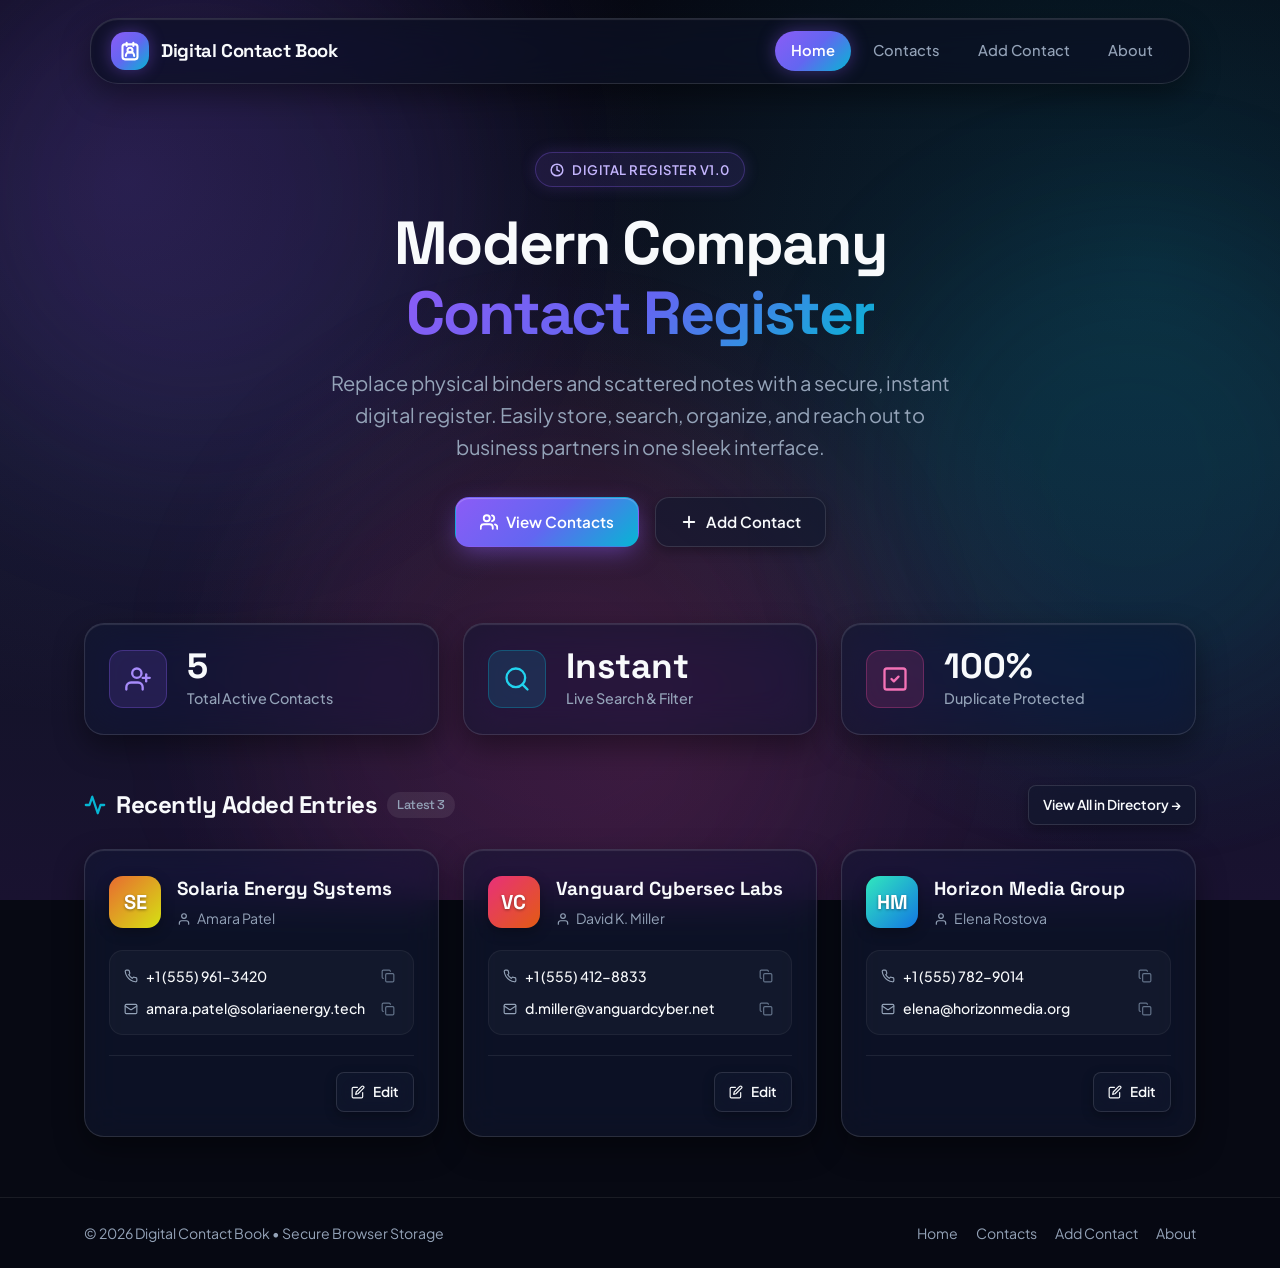
==== index.html @ 1ab27706 "Add files via upload" ====
<!DOCTYPE html>
<html lang="en">
<head>
  <meta charset="UTF-8">
  <meta name="viewport" content="width=device-width, initial-scale=1.0">
  <title>Digital Contact Book | Modern Corporate Register</title>
  <meta name="description" content="Replace your company's physical contact register with an aesthetic, modern digital contact book.">
  <link rel="stylesheet" href="css/style.css">
</head>
<body>

  <!-- Ambient Shifting Glow Mesh -->
  <div class="ambient-glow" aria-hidden="true">
    <div class="glow-orb glow-1"></div>
    <div class="glow-orb glow-2"></div>
    <div class="glow-orb glow-3"></div>
  </div>

  <!-- Sticky Glass Navigation Bar -->
  <div class="navbar-wrapper">
    <nav class="navbar" aria-label="Main Navigation">
      <a href="index.html" class="nav-brand">
        <div class="brand-icon">
          <svg width="20" height="20" viewBox="0 0 24 24" fill="none" stroke="currentColor" stroke-width="2.5" stroke-linecap="round" stroke-linejoin="round">
            <path d="M16 2v4"></path>
            <path d="M8 2v4"></path>
            <rect width="18" height="18" x="3" y="4" rx="3"></rect>
            <circle cx="12" cy="11" r="3"></circle>
            <path d="M7 18a5 5 0 0 1 10 0"></path>
          </svg>
        </div>
        <span>Digital Contact Book</span>
      </a>

      <ul class="nav-links">
        <li><a href="index.html" class="nav-link active">Home</a></li>
        <li><a href="pages/contacts.html" class="nav-link">Contacts</a></li>
        <li><a href="pages/add-contact.html" class="nav-link">Add Contact</a></li>
        <li><a href="pages/about.html" class="nav-link">About</a></li>
      </ul>

      <button type="button" class="mobile-toggle" id="mobile-toggle" aria-label="Toggle Navigation Menu">
        <svg width="22" height="22" viewBox="0 0 24 24" fill="none" stroke="currentColor" stroke-width="2" stroke-linecap="round" stroke-linejoin="round">
          <line x1="4" y1="6" x2="20" y2="6"></line>
          <line x1="4" y1="12" x2="20" y2="12"></line>
          <line x1="4" y1="18" x2="20" y2="18"></line>
        </svg>
      </button>
    </nav>
  </div>

  <!-- Mobile Dropdown Navigation -->
  <div class="mobile-menu" id="mobile-menu">
    <a href="index.html" class="nav-link active">Home</a>
    <a href="pages/contacts.html" class="nav-link">Contacts</a>
    <a href="pages/add-contact.html" class="nav-link">Add Contact</a>
    <a href="pages/about.html" class="nav-link">About</a>
  </div>

  <!-- Main Content -->
  <main class="main-content">
    <div class="container">

      <!-- Hero Section -->
      <section class="hero-section fade-in">
        <div class="hero-pill">
          <svg width="14" height="14" viewBox="0 0 24 24" fill="none" stroke="currentColor" stroke-width="2.5" stroke-linecap="round" stroke-linejoin="round">
            <circle cx="12" cy="12" r="10"></circle>
            <polyline points="12 6 12 12 16 14"></polyline>
          </svg>
          Digital Register v1.0
        </div>
        <h1 class="hero-title">
          Modern Company <br><span class="gradient-text">Contact Register</span>
        </h1>
        <p class="hero-subtitle">
          Replace physical binders and scattered notes with a secure, instant digital register. Easily store, search, organize, and reach out to business partners in one sleek interface.
        </p>
        <div class="hero-actions">
          <a href="pages/contacts.html" class="btn btn-primary">
            <svg width="18" height="18" viewBox="0 0 24 24" fill="none" stroke="currentColor" stroke-width="2.5" stroke-linecap="round" stroke-linejoin="round">
              <path d="M17 21v-2a4 4 0 0 0-4-4H5a4 4 0 0 0-4 4v2"></path>
              <circle cx="9" cy="7" r="4"></circle>
              <path d="M23 21v-2a4 4 0 0 0-3-3.87"></path>
              <path d="M16 3.13a4 4 0 0 1 0 7.75"></path>
            </svg>
            View Contacts
          </a>
          <a href="pages/add-contact.html" class="btn btn-glass">
            <svg width="18" height="18" viewBox="0 0 24 24" fill="none" stroke="currentColor" stroke-width="2.5" stroke-linecap="round" stroke-linejoin="round">
              <line x1="12" y1="5" x2="12" y2="19"></line>
              <line x1="5" y1="12" x2="19" y2="12"></line>
            </svg>
            Add Contact
          </a>
        </div>
      </section>

      <!-- Dashboard Highlights & Total Count -->
      <section class="stats-grid" aria-label="Register Statistics">
        <div class="glass-panel glass-panel-hover stat-card">
          <div class="stat-icon">
            <svg width="28" height="28" viewBox="0 0 24 24" fill="none" stroke="currentColor" stroke-width="2" stroke-linecap="round" stroke-linejoin="round">
              <path d="M16 21v-2a4 4 0 0 0-4-4H6a4 4 0 0 0-4 4v2"></path>
              <circle cx="11" cy="7" r="4"></circle>
              <line x1="19" y1="8" x2="19" y2="14"></line>
              <line x1="22" y1="11" x2="16" y2="11"></line>
            </svg>
          </div>
          <div class="stat-meta">
            <span class="stat-val" id="total-contacts-count">0</span>
            <span class="stat-desc">Total Active Contacts</span>
          </div>
        </div>

        <div class="glass-panel glass-panel-hover stat-card">
          <div class="stat-icon cyan">
            <svg width="28" height="28" viewBox="0 0 24 24" fill="none" stroke="currentColor" stroke-width="2" stroke-linecap="round" stroke-linejoin="round">
              <circle cx="11" cy="11" r="8"></circle>
              <line x1="21" y1="21" x2="16.65" y2="16.65"></line>
            </svg>
          </div>
          <div class="stat-meta">
            <span class="stat-val">Instant</span>
            <span class="stat-desc">Live Search & Filter</span>
          </div>
        </div>

        <div class="glass-panel glass-panel-hover stat-card">
          <div class="stat-icon pink">
            <svg width="28" height="28" viewBox="0 0 24 24" fill="none" stroke="currentColor" stroke-width="2" stroke-linecap="round" stroke-linejoin="round">
              <rect width="18" height="18" x="3" y="3" rx="2"></rect>
              <path d="m9 12 2 2 4-4"></path>
            </svg>
          </div>
          <div class="stat-meta">
            <span class="stat-val">100%</span>
            <span class="stat-desc">Duplicate Protected</span>
          </div>
        </div>
      </section>

      <!-- Recent Contacts Section -->
      <section style="margin-top: 40px;">
        <div class="section-header">
          <h2 class="section-title">
            <svg width="22" height="22" viewBox="0 0 24 24" fill="none" stroke="currentColor" stroke-width="2.5" stroke-linecap="round" stroke-linejoin="round" style="color: var(--accent-cyan);">
              <polyline points="22 12 18 12 15 21 9 3 6 12 2 12"></polyline>
            </svg>
            Recently Added Entries
            <span class="section-badge">Latest 3</span>
          </h2>
          <a href="pages/contacts.html" class="btn btn-sm btn-glass">
            View All in Directory &rarr;
          </a>
        </div>

        <!-- Dynamic Grid of 3 Most Recent Contacts -->
        <div class="cards-grid" id="recent-contacts-list">
          <!-- Injected via inline script -->
        </div>
      </section>

    </div>
  </main>

  <!-- Sticky / Bottom Footer -->
  <footer class="site-footer">
    <div class="container footer-inner">
      <div>&copy; 2026 Digital Contact Book &bull; Secure Browser Storage</div>
      <div class="footer-nav">
        <a href="index.html">Home</a>
        <a href="pages/contacts.html">Contacts</a>
        <a href="pages/add-contact.html">Add Contact</a>
        <a href="pages/about.html">About</a>
      </div>
    </div>
  </footer>

  <!-- Toast Notification Stack -->
  <div class="toast-stack" id="toast-stack"></div>

  <!-- Small Inline Script for Data Handling & Interactivity -->
  <script>
    // Storage Database Key
    const DB_KEY = 'contact_register_db';

    // 5 Realistic Sample Contacts
    const DEFAULT_CONTACTS = [
      {
        id: 'c1',
        companyName: 'Nexus Cloud Technologies',
        managerName: 'Sophia Chen',
        phone: '+1 (555) 234-5678',
        email: 'sophia.chen@nexuscloud.io',
        dateAdded: '2026-10-15T09:30:00.000Z'
      },
      {
        id: 'c2',
        companyName: 'Apex Innovations Corp',
        managerName: 'Marcus Vance',
        phone: '+1 (555) 389-1240',
        email: 'm.vance@apexinnovate.com',
        dateAdded: '2026-10-18T14:15:00.000Z'
      },
      {
        id: 'c3',
        companyName: 'Horizon Media Group',
        managerName: 'Elena Rostova',
        phone: '+1 (555) 782-9014',
        email: 'elena@horizonmedia.org',
        dateAdded: '2026-10-22T11:45:00.000Z'
      },
      {
        id: 'c4',
        companyName: 'Vanguard Cybersec Labs',
        managerName: 'David K. Miller',
        phone: '+1 (555) 412-8833',
        email: 'd.miller@vanguardcyber.net',
        dateAdded: '2026-10-27T16:20:00.000Z'
      },
      {
        id: 'c5',
        companyName: 'Solaria Energy Systems',
        managerName: 'Amara Patel',
        phone: '+1 (555) 961-3420',
        email: 'amara.patel@solariaenergy.tech',
        dateAdded: '2026-10-30T08:10:00.000Z'
      }
    ];

    // Helper: Retrieve Contacts or Seed Default
    function getStoredContacts() {
      try {
        const raw = localStorage.getItem(DB_KEY);
        if (raw === null) {
          localStorage.setItem(DB_KEY, JSON.stringify(DEFAULT_CONTACTS));
          return [...DEFAULT_CONTACTS];
        }
        return JSON.parse(raw) || [];
      } catch (err) {
        console.error('Storage access error', err);
        return [];
      }
    }

    // Helper: Generate Initials
    function getInitials(name) {
      if (!name) return 'CB';
      const parts = name.trim().split(/\s+/);
      if (parts.length >= 2) {
        return (parts[0][0] + parts[1][0]).toUpperCase();
      }
      return name.slice(0, 2).toUpperCase();
    }

    // Helper: Vibrant Gradient based on Company Name Hash
    function getAvatarGradient(str) {
      let hash = 0;
      for (let i = 0; i < str.length; i++) {
        hash = str.charCodeAt(i) + ((hash << 5) - hash);
      }
      const h1 = Math.abs(hash) % 360;
      const h2 = (h1 + 45) % 360;
      return `linear-gradient(135deg, hsl(${h1}, 80%, 55%) 0%, hsl(${h2}, 85%, 48%) 100%)`;
    }

    // Helper: Escape HTML strings
    function escapeHtml(str) {
      if (!str) return '';
      return String(str)
        .replace(/&/g, '&amp;')
        .replace(/</g, '&lt;')
        .replace(/>/g, '&gt;')
        .replace(/"/g, '&quot;')
        .replace(/'/g, '&#039;');
    }

    // Helper: Copy to Clipboard with Toast Notification
    function copyText(text, label) {
      navigator.clipboard.writeText(text).then(() => {
        showToast('Copied ' + label + ' to clipboard!');
      }).catch(() => {
        showToast('Failed to copy text');
      });
    }

    // Helper: Show Toast
    function showToast(msg) {
      const stack = document.getElementById('toast-stack');
      if (!stack) return;
      const item = document.createElement('div');
      item.className = 'toast-item';
      item.innerHTML = `
        <svg width="18" height="18" viewBox="0 0 24 24" fill="none" stroke="currentColor" stroke-width="2.5" stroke-linecap="round" stroke-linejoin="round" style="color: var(--accent-cyan);"><circle cx="12" cy="12" r="10"></circle><polyline points="12 6 12 12 14 14"></polyline></svg>
        <span>${escapeHtml(msg)}</span>
      `;
      stack.appendChild(item);
      setTimeout(() => {
        item.style.animation = 'toastOut 0.3s forwards';
        setTimeout(() => item.remove(), 300);
      }, 3000);
    }

    // Render Home Page Details
    document.addEventListener('DOMContentLoaded', () => {
      // Mobile menu toggle
      const toggle = document.getElementById('mobile-toggle');
      const menu = document.getElementById('mobile-menu');
      if (toggle && menu) {
        toggle.addEventListener('click', () => menu.classList.toggle('open'));
      }

      // Load contacts
      const contacts = getStoredContacts();
      const countEl = document.getElementById('total-contacts-count');
      if (countEl) countEl.textContent = contacts.length;

      // Render top 3 recent contacts
      const listEl = document.getElementById('recent-contacts-list');
      if (!listEl) return;

      const recent = [...contacts]
        .sort((a, b) => new Date(b.dateAdded || 0) - new Date(a.dateAdded || 0))
        .slice(0, 3);

      if (recent.length === 0) {
        listEl.innerHTML = `
          <div class="glass-panel empty-state" style="grid-column: 1 / -1; width: 100%;">
            <div class="empty-icon-circle">
              <svg width="34" height="34" viewBox="0 0 24 24" fill="none" stroke="currentColor" stroke-width="2" stroke-linecap="round" stroke-linejoin="round"><path d="M17 21v-2a4 4 0 0 0-4-4H5a4 4 0 0 0-4 4v2"></path><circle cx="9" cy="7" r="4"></circle><line x1="23" y1="11" x2="17" y2="11"></line></svg>
            </div>
            <h3 class="empty-title">Register is Currently Empty</h3>
            <p class="empty-text">No contacts found in browser storage. Add your first contact to get started.</p>
            <a href="pages/add-contact.html" class="btn btn-primary">Add First Contact</a>
          </div>
        `;
        return;
      }

      listEl.innerHTML = recent.map(c => {
        const initials = getInitials(c.companyName);
        const grad = getAvatarGradient(c.companyName);
        const safeCompany = escapeHtml(c.companyName);
        const safeManager = escapeHtml(c.managerName);
        const safePhone = escapeHtml(c.phone);
        const safeEmail = escapeHtml(c.email);

        return `
          <article class="glass-panel glass-panel-hover contact-card">
            <div>
              <div class="card-header-row">
                <div class="company-avatar-badge" style="background: ${grad};">
                  ${initials}
                </div>
                <div class="card-titles">
                  <h3 class="card-company-name" title="${safeCompany}">${safeCompany}</h3>
                  <div class="card-manager-name">
                    <svg width="14" height="14" viewBox="0 0 24 24" fill="none" stroke="currentColor" stroke-width="2" stroke-linecap="round" stroke-linejoin="round"><path d="M20 21v-2a4 4 0 0 0-4-4H8a4 4 0 0 0-4 4v2"></path><circle cx="12" cy="7" r="4"></circle></svg>
                    <span>${safeManager}</span>
                  </div>
                </div>
              </div>

              <div class="card-contact-list">
                <div class="contact-item-row">
                  <div class="item-left">
                    <svg width="14" height="14" viewBox="0 0 24 24" fill="none" stroke="currentColor" stroke-width="2" stroke-linecap="round" stroke-linejoin="round"><path d="M22 16.92v3a2 2 0 0 1-2.18 2 19.79 19.79 0 0 1-8.63-3.07 19.5 19.5 0 0 1-6-6 19.79 19.79 0 0 1-3.07-8.67A2 2 0 0 1 4.11 2h3a2 2 0 0 1 2 1.72 12.84 12.84 0 0 0 .7 2.81 2 2 0 0 1-.45 2.11L8.09 9.91a16 16 0 0 0 6 6l1.27-1.27a2 2 0 0 1 2.11-.45 12.84 12.84 0 0 0 2.81.7A2 2 0 0 1 22 16.92z"></path></svg>
                    <a href="tel:${safePhone}" class="item-link" title="Call">${safePhone}</a>
                  </div>
                  <button type="button" class="copy-mini-btn" onclick="copyText('${safePhone}', 'Phone')" title="Copy Phone">
                    <svg width="14" height="14" viewBox="0 0 24 24" fill="none" stroke="currentColor" stroke-width="2" stroke-linecap="round" stroke-linejoin="round"><rect width="14" height="14" x="8" y="8" rx="2" ry="2"></rect><path d="M4 16c-1.1 0-2-.9-2-2V4c0-1.1.9-2 2-2h10c1.1 0 2 .9 2 2"></path></svg>
                  </button>
                </div>

                <div class="contact-item-row">
                  <div class="item-left">
                    <svg width="14" height="14" viewBox="0 0 24 24" fill="none" stroke="currentColor" stroke-width="2" stroke-linecap="round" stroke-linejoin="round"><rect width="20" height="16" x="2" y="4" rx="2"></rect><path d="m22 7-8.97 5.7a1.94 1.94 0 0 1-2.06 0L2 7"></path></svg>
                    <a href="mailto:${safeEmail}" class="item-link" title="Email">${safeEmail}</a>
                  </div>
                  <button type="button" class="copy-mini-btn" onclick="copyText('${safeEmail}', 'Email')" title="Copy Email">
                    <svg width="14" height="14" viewBox="0 0 24 24" fill="none" stroke="currentColor" stroke-width="2" stroke-linecap="round" stroke-linejoin="round"><rect width="14" height="14" x="8" y="8" rx="2" ry="2"></rect><path d="M4 16c-1.1 0-2-.9-2-2V4c0-1.1.9-2 2-2h10c1.1 0 2 .9 2 2"></path></svg>
                  </button>
                </div>
              </div>
            </div>

            <div class="card-footer-row">
              <a href="pages/edit-contact.html?id=${c.id}" class="btn btn-sm btn-glass">
                <svg width="14" height="14" viewBox="0 0 24 24" fill="none" stroke="currentColor" stroke-width="2" stroke-linecap="round" stroke-linejoin="round"><path d="M11 4H4a2 2 0 0 0-2 2v14a2 2 0 0 0 2 2h14a2 2 0 0 0 2-2v-7"></path><path d="M18.5 2.5a2.121 2.121 0 0 1 3 3L12 15l-4 1 1-4 9.5-9.5z"></path></svg>
                Edit
              </a>
            </div>
          </article>
        `;
      }).join('');
    });
  </script>
</body>
</html>
---- css/style.css ----
/* ===================================================================
   Digital Contact Book - Ultra-Modern Glassmorphic Aurora Design System
   Single shared stylesheet for all pages
   =================================================================== */

@import url('https://fonts.googleapis.com/css2?family=Plus+Jakarta+Sans:wght@300;400;500;600;700;800&family=Space+Grotesk:wght@500;600;700&display=swap');

/* --- CSS Variables & Design Tokens --- */
:root {
  --font-body: 'Plus Jakarta Sans', -apple-system, BlinkMacSystemFont, 'Segoe UI', Roboto, sans-serif;
  --font-heading: 'Space Grotesk', 'Plus Jakarta Sans', sans-serif;

  /* Color Palette */
  --bg-dark: #070913;
  --bg-gradient-1: #0f1424;
  --bg-gradient-2: #191230;
  
  --glass-nav: rgba(12, 16, 33, 0.75);
  --glass-card: rgba(18, 24, 46, 0.6);
  --glass-card-hover: rgba(26, 34, 64, 0.75);
  --glass-input: rgba(11, 15, 30, 0.7);
  --glass-modal: rgba(14, 18, 36, 0.92);

  --border-subtle: rgba(255, 255, 255, 0.08);
  --border-glass: rgba(255, 255, 255, 0.12);
  --border-glow: rgba(139, 92, 246, 0.5);

  --text-main: #f8fafc;
  --text-muted: #94a3b8;
  --text-dim: #64748b;

  --accent-violet: #8b5cf6;
  --accent-cyan: #06b6d4;
  --accent-pink: #ec4899;
  --accent-emerald: #10b981;
  --accent-amber: #f59e0b;
  --accent-rose: #f43f5e;

  --gradient-primary: linear-gradient(135deg, #8b5cf6 0%, #6366f1 50%, #06b6d4 100%);
  --gradient-accent: linear-gradient(135deg, #ec4899 0%, #8b5cf6 100%);
  --gradient-glow: linear-gradient(135deg, rgba(139, 92, 246, 0.35) 0%, rgba(6, 182, 212, 0.35) 100%);

  --shadow-sm: 0 4px 12px rgba(0, 0, 0, 0.3);
  --shadow-md: 0 12px 30px rgba(0, 0, 0, 0.4);
  --shadow-lg: 0 24px 50px rgba(0, 0, 0, 0.6);
  --shadow-inner: inset 0 1px 1px 0 rgba(255, 255, 255, 0.12);

  --radius-sm: 8px;
  --radius-md: 14px;
  --radius-lg: 20px;
  --radius-xl: 28px;
  --radius-full: 9999px;

  --transition-fast: 0.18s cubic-bezier(0.16, 1, 0.3, 1);
  --transition-normal: 0.28s cubic-bezier(0.16, 1, 0.3, 1);
  --transition-bounce: 0.4s cubic-bezier(0.34, 1.56, 0.64, 1);
}

/* --- Base & Reset --- */
*, *::before, *::after {
  box-sizing: border-box;
  margin: 0;
  padding: 0;
}

html {
  font-size: 16px;
  scroll-behavior: smooth;
  -webkit-font-smoothing: antialiased;
}

body {
  font-family: var(--font-body);
  background-color: var(--bg-dark);
  background-image: 
    radial-gradient(circle at 10% 20%, rgba(139, 92, 246, 0.16), transparent 40%),
    radial-gradient(circle at 90% 30%, rgba(6, 182, 212, 0.14), transparent 45%),
    radial-gradient(circle at 50% 80%, rgba(236, 72, 153, 0.12), transparent 50%),
    linear-gradient(180deg, var(--bg-dark) 0%, var(--bg-gradient-1) 50%, var(--bg-gradient-2) 100%);
  background-attachment: fixed;
  color: var(--text-main);
  min-height: 100vh;
  line-height: 1.6;
  display: flex;
  flex-direction: column;
  position: relative;
  overflow-x: hidden;
}

/* Shifting Ambient Aurora Mesh */
.ambient-glow {
  position: fixed;
  inset: 0;
  pointer-events: none;
  z-index: 0;
  overflow: hidden;
}

.glow-orb {
  position: absolute;
  border-radius: 50%;
  filter: blur(90px);
  opacity: 0.55;
  will-change: transform;
}

.glow-1 {
  width: 550px;
  height: 550px;
  background: rgba(139, 92, 246, 0.18);
  top: -80px;
  left: -80px;
  animation: floatOrb1 20s ease-in-out infinite alternate;
}

.glow-2 {
  width: 500px;
  height: 500px;
  background: rgba(6, 182, 212, 0.16);
  top: 25%;
  right: -100px;
  animation: floatOrb2 25s ease-in-out infinite alternate;
}

.glow-3 {
  width: 600px;
  height: 600px;
  background: rgba(236, 72, 153, 0.13);
  bottom: -100px;
  left: 20%;
  animation: floatOrb3 28s ease-in-out infinite alternate;
}

@keyframes floatOrb1 {
  0% { transform: translate(0, 0) scale(1); }
  100% { transform: translate(120px, 140px) scale(1.15); }
}

@keyframes floatOrb2 {
  0% { transform: translate(0, 0) scale(1); }
  100% { transform: translate(-140px, 80px) scale(0.95); }
}

@keyframes floatOrb3 {
  0% { transform: translate(0, 0) scale(1); }
  100% { transform: translate(80px, -120px) scale(1.1); }
}

/* Respect Reduced Motion */
@media (prefers-reduced-motion: reduce) {
  .glow-orb { animation: none !important; }
  * { animation-duration: 0.001ms !important; transition-duration: 0.001ms !important; }
}

/* --- Container & Layout --- */
.container {
  width: 100%;
  max-width: 1160px;
  margin: 0 auto;
  padding: 0 24px;
  position: relative;
  z-index: 1;
}

.main-content {
  flex: 1 0 auto;
  padding-top: 104px;
  padding-bottom: 60px;
}

/* --- Sticky Glass Navigation Bar --- */
.navbar-wrapper {
  position: fixed;
  top: 18px;
  left: 0;
  right: 0;
  z-index: 100;
  display: flex;
  justify-content: center;
  padding: 0 24px;
}

.navbar {
  width: 100%;
  max-width: 1100px;
  height: 66px;
  background: var(--glass-nav);
  backdrop-filter: blur(20px) saturate(180%);
  -webkit-backdrop-filter: blur(20px) saturate(180%);
  border: 1px solid var(--border-glass);
  box-shadow: var(--shadow-md), var(--shadow-inner);
  border-radius: var(--radius-xl);
  display: flex;
  align-items: center;
  justify-content: space-between;
  padding: 0 20px;
  transition: all var(--transition-normal);
}

.nav-brand {
  display: flex;
  align-items: center;
  gap: 12px;
  text-decoration: none;
  color: var(--text-main);
  font-family: var(--font-heading);
  font-weight: 700;
  font-size: 1.15rem;
  letter-spacing: -0.02em;
}

.brand-icon {
  width: 38px;
  height: 38px;
  border-radius: var(--radius-md);
  background: var(--gradient-primary);
  display: flex;
  align-items: center;
  justify-content: center;
  color: white;
  box-shadow: 0 0 16px rgba(139, 92, 246, 0.4);
  transition: transform var(--transition-bounce);
}

.nav-brand:hover .brand-icon {
  transform: rotate(-6deg) scale(1.06);
}

.nav-links {
  display: flex;
  align-items: center;
  gap: 6px;
  list-style: none;
}

.nav-link {
  display: inline-flex;
  align-items: center;
  gap: 7px;
  padding: 8px 16px;
  border-radius: var(--radius-full);
  font-size: 0.92rem;
  font-weight: 500;
  color: var(--text-muted);
  text-decoration: none;
  transition: all var(--transition-fast);
}

.nav-link:hover {
  color: var(--text-main);
  background: rgba(255, 255, 255, 0.06);
}

.nav-link.active {
  color: #ffffff;
  background: var(--gradient-primary);
  box-shadow: 0 0 18px rgba(139, 92, 246, 0.4);
  font-weight: 600;
}

/* Mobile Toggle & Menu */
.mobile-toggle {
  display: none;
  width: 40px;
  height: 40px;
  border-radius: var(--radius-md);
  border: 1px solid var(--border-glass);
  background: rgba(255, 255, 255, 0.05);
  color: var(--text-main);
  cursor: pointer;
  align-items: center;
  justify-content: center;
}

.mobile-menu {
  display: none;
  position: fixed;
  top: 90px;
  left: 24px;
  right: 24px;
  background: var(--glass-modal);
  backdrop-filter: blur(24px) saturate(180%);
  border: 1px solid var(--border-glass);
  border-radius: var(--radius-lg);
  padding: 16px;
  box-shadow: var(--shadow-lg);
  z-index: 99;
  flex-direction: column;
  gap: 8px;
}

.mobile-menu.open {
  display: flex;
}

.mobile-menu .nav-link {
  width: 100%;
  padding: 12px 16px;
  border-radius: var(--radius-md);
}

/* --- Glassmorphism Panels & Cards --- */
.glass-panel {
  background: var(--glass-card);
  backdrop-filter: blur(20px) saturate(180%);
  -webkit-backdrop-filter: blur(20px) saturate(180%);
  border: 1px solid var(--border-glass);
  box-shadow: var(--shadow-md), var(--shadow-inner);
  border-radius: var(--radius-lg);
  transition: all var(--transition-normal);
  position: relative;
}

.glass-panel-hover:hover {
  border-color: var(--border-glow);
  box-shadow: var(--shadow-lg), 0 0 25px rgba(139, 92, 246, 0.25), var(--shadow-inner);
  transform: translateY(-4px);
}

/* --- Hero Section --- */
.hero-section {
  text-align: center;
  padding: 48px 0 36px;
  max-width: 820px;
  margin: 0 auto;
}

.hero-pill {
  display: inline-flex;
  align-items: center;
  gap: 8px;
  padding: 6px 14px;
  border-radius: var(--radius-full);
  background: rgba(139, 92, 246, 0.12);
  border: 1px solid rgba(139, 92, 246, 0.3);
  color: #c4b5fd;
  font-size: 0.82rem;
  font-weight: 600;
  letter-spacing: 0.04em;
  text-transform: uppercase;
  margin-bottom: 22px;
  box-shadow: 0 0 16px rgba(139, 92, 246, 0.2);
}

.hero-title {
  font-family: var(--font-heading);
  font-size: clamp(2.4rem, 5vw, 3.8rem);
  font-weight: 800;
  line-height: 1.15;
  letter-spacing: -0.03em;
  margin-bottom: 18px;
  color: var(--text-main);
}

.gradient-text {
  background: var(--gradient-primary);
  -webkit-background-clip: text;
  -webkit-text-fill-color: transparent;
  display: inline-block;
}

.hero-subtitle {
  font-size: clamp(1.05rem, 2vw, 1.25rem);
  color: var(--text-muted);
  max-width: 640px;
  margin: 0 auto 34px;
  line-height: 1.6;
}

.hero-actions {
  display: flex;
  align-items: center;
  justify-content: center;
  gap: 16px;
  flex-wrap: wrap;
}

/* --- Buttons --- */
.btn {
  display: inline-flex;
  align-items: center;
  justify-content: center;
  gap: 8px;
  padding: 12px 24px;
  border-radius: var(--radius-md);
  font-family: var(--font-body);
  font-size: 0.95rem;
  font-weight: 600;
  text-decoration: none;
  cursor: pointer;
  border: 1px solid transparent;
  transition: all var(--transition-fast);
  white-space: nowrap;
  outline: none;
}

.btn-primary {
  background: var(--gradient-primary);
  color: #ffffff;
  box-shadow: 0 8px 24px -4px rgba(139, 92, 246, 0.5), inset 0 1px 1px 0 rgba(255, 255, 255, 0.25);
}

.btn-primary:hover {
  transform: translateY(-2px);
  box-shadow: 0 12px 30px -4px rgba(139, 92, 246, 0.7), inset 0 1px 1px 0 rgba(255, 255, 255, 0.35);
  filter: brightness(1.06);
}

.btn-glass {
  background: var(--glass-card);
  backdrop-filter: blur(14px);
  border: 1px solid var(--border-glass);
  color: var(--text-main);
  box-shadow: var(--shadow-sm);
}

.btn-glass:hover {
  background: var(--glass-card-hover);
  border-color: rgba(255, 255, 255, 0.25);
  transform: translateY(-2px);
  color: #ffffff;
}

.btn-danger {
  background: rgba(244, 63, 94, 0.14);
  border: 1px solid rgba(244, 63, 94, 0.35);
  color: #f43f5e;
}

.btn-danger:hover {
  background: rgba(244, 63, 94, 0.28);
  border-color: rgba(244, 63, 94, 0.6);
  color: #ffe4e6;
  box-shadow: 0 0 16px rgba(244, 63, 94, 0.3);
}

.btn-sm {
  padding: 8px 14px;
  font-size: 0.85rem;
  border-radius: var(--radius-sm);
}

.btn-icon {
  width: 36px;
  height: 36px;
  padding: 0;
  border-radius: var(--radius-sm);
  display: inline-flex;
  align-items: center;
  justify-content: center;
  background: rgba(255, 255, 255, 0.05);
  border: 1px solid var(--border-glass);
  color: var(--text-muted);
  cursor: pointer;
  transition: all var(--transition-fast);
}

.btn-icon:hover {
  color: var(--text-main);
  background: rgba(255, 255, 255, 0.12);
  border-color: var(--border-glow);
  transform: translateY(-1px);
}

/* --- Stats & Feature Cards --- */
.stats-grid {
  display: grid;
  grid-template-columns: repeat(auto-fit, minmax(280px, 1fr));
  gap: 24px;
  margin: 40px 0 50px;
}

.stat-card {
  padding: 24px;
  display: flex;
  align-items: center;
  gap: 20px;
}

.stat-icon {
  width: 58px;
  height: 58px;
  border-radius: var(--radius-md);
  display: flex;
  align-items: center;
  justify-content: center;
  flex-shrink: 0;
  background: rgba(139, 92, 246, 0.15);
  color: #a78bfa;
  border: 1px solid rgba(139, 92, 246, 0.3);
}

.stat-icon.cyan {
  background: rgba(6, 182, 212, 0.15);
  color: #22d3ee;
  border: 1px solid rgba(6, 182, 212, 0.3);
}

.stat-icon.pink {
  background: rgba(236, 72, 153, 0.15);
  color: #f472b6;
  border: 1px solid rgba(236, 72, 153, 0.3);
}

.stat-meta {
  display: flex;
  flex-direction: column;
}

.stat-val {
  font-family: var(--font-heading);
  font-size: 2.2rem;
  font-weight: 700;
  line-height: 1;
  color: var(--text-main);
  margin-bottom: 4px;
}

.stat-desc {
  font-size: 0.9rem;
  color: var(--text-muted);
  font-weight: 500;
}

/* --- Section Headers --- */
.section-header {
  display: flex;
  align-items: center;
  justify-content: space-between;
  margin-bottom: 24px;
  flex-wrap: wrap;
  gap: 16px;
}

.section-title {
  font-family: var(--font-heading);
  font-size: 1.5rem;
  font-weight: 700;
  letter-spacing: -0.02em;
  display: flex;
  align-items: center;
  gap: 10px;
}

.section-badge {
  font-size: 0.8rem;
  padding: 3px 10px;
  border-radius: var(--radius-full);
  background: rgba(255, 255, 255, 0.08);
  color: var(--text-muted);
  font-weight: 500;
}

/* --- Controls Toolbar (Search & Sort) --- */
.toolbar {
  padding: 16px 20px;
  margin-bottom: 30px;
  display: flex;
  align-items: center;
  justify-content: space-between;
  gap: 16px;
  flex-wrap: wrap;
}

.search-wrap {
  position: relative;
  flex: 1 1 320px;
}

.search-icon-svg {
  position: absolute;
  left: 14px;
  top: 50%;
  transform: translateY(-50%);
  color: var(--text-dim);
  pointer-events: none;
}

.search-field {
  width: 100%;
  height: 44px;
  padding: 0 40px 0 44px;
  border-radius: var(--radius-md);
  border: 1px solid var(--border-glass);
  background: var(--glass-input);
  color: var(--text-main);
  font-family: var(--font-body);
  font-size: 0.95rem;
  outline: none;
  transition: all var(--transition-fast);
}

.search-field:focus {
  border-color: var(--accent-violet);
  box-shadow: 0 0 0 3px rgba(139, 92, 246, 0.25);
}

.search-clear {
  position: absolute;
  right: 12px;
  top: 50%;
  transform: translateY(-50%);
  background: transparent;
  border: none;
  color: var(--text-dim);
  cursor: pointer;
  display: none;
}

.search-clear:hover {
  color: var(--text-main);
}

.sort-select {
  height: 44px;
  padding: 0 36px 0 14px;
  border-radius: var(--radius-md);
  border: 1px solid var(--border-glass);
  background: var(--glass-input);
  color: var(--text-main);
  font-family: var(--font-body);
  font-size: 0.9rem;
  cursor: pointer;
  outline: none;
  appearance: none;
  background-image: url("data:image/svg+xml,%3Csvg xmlns='http://www.w3.org/2000/svg' width='16' height='16' viewBox='0 0 24 24' fill='none' stroke='%2394a3b8' stroke-width='2' stroke-linecap='round' stroke-linejoin='round'%3E%3Cpolyline points='6 9 12 15 18 9'%3E%3C/polyline%3E%3C/svg%3E");
  background-repeat: no-repeat;
  background-position: right 12px center;
  transition: all var(--transition-fast);
}

.sort-select:focus {
  border-color: var(--accent-violet);
  box-shadow: 0 0 0 3px rgba(139, 92, 246, 0.25);
}

/* --- Contact Cards Grid --- */
.cards-grid {
  display: grid;
  grid-template-columns: repeat(auto-fill, minmax(330px, 1fr));
  gap: 24px;
}

.contact-card {
  padding: 24px;
  display: flex;
  flex-direction: column;
  justify-content: space-between;
  height: 100%;
  animation: fadeInUp 0.4s cubic-bezier(0.16, 1, 0.3, 1) backwards;
}

.card-header-row {
  display: flex;
  align-items: center;
  gap: 16px;
  margin-bottom: 20px;
}

.company-avatar-badge {
  width: 52px;
  height: 52px;
  border-radius: var(--radius-md);
  display: flex;
  align-items: center;
  justify-content: center;
  font-family: var(--font-heading);
  font-size: 1.25rem;
  font-weight: 700;
  color: #ffffff;
  flex-shrink: 0;
  box-shadow: 0 4px 14px rgba(0, 0, 0, 0.3);
  text-shadow: 0 1px 3px rgba(0, 0, 0, 0.4);
}

.card-titles {
  flex: 1;
  min-width: 0;
}

.card-company-name {
  font-family: var(--font-heading);
  font-size: 1.18rem;
  font-weight: 700;
  color: var(--text-main);
  white-space: nowrap;
  overflow: hidden;
  text-overflow: ellipsis;
  margin-bottom: 3px;
}

.card-manager-name {
  display: flex;
  align-items: center;
  gap: 6px;
  font-size: 0.88rem;
  color: var(--text-muted);
}

.card-contact-list {
  display: flex;
  flex-direction: column;
  gap: 10px;
  margin-bottom: 20px;
  padding: 14px;
  background: rgba(255, 255, 255, 0.03);
  border-radius: var(--radius-md);
  border: 1px solid rgba(255, 255, 255, 0.05);
}

.contact-item-row {
  display: flex;
  align-items: center;
  justify-content: space-between;
  gap: 8px;
  font-size: 0.88rem;
}

.item-left {
  display: flex;
  align-items: center;
  gap: 8px;
  color: var(--text-muted);
  min-width: 0;
}

.item-link {
  color: var(--text-main);
  text-decoration: none;
  font-weight: 500;
  white-space: nowrap;
  overflow: hidden;
  text-overflow: ellipsis;
}

.item-link:hover {
  color: var(--accent-cyan);
}

.copy-mini-btn {
  background: transparent;
  border: none;
  color: var(--text-dim);
  cursor: pointer;
  padding: 4px;
  border-radius: 4px;
  display: flex;
  align-items: center;
  justify-content: center;
  transition: color var(--transition-fast);
}

.copy-mini-btn:hover {
  color: var(--text-main);
}

.card-footer-row {
  display: flex;
  align-items: center;
  justify-content: flex-end;
  gap: 8px;
  padding-top: 16px;
  border-top: 1px solid var(--border-subtle);
  margin-top: auto;
}

/* --- Forms & Validation --- */
.form-box {
  max-width: 660px;
  margin: 0 auto;
  padding: 38px;
}

.form-field {
  margin-bottom: 22px;
  position: relative;
}

.field-label {
  display: block;
  font-size: 0.9rem;
  font-weight: 600;
  color: var(--text-main);
  margin-bottom: 8px;
}

.field-label .required {
  color: var(--accent-pink);
  margin-left: 2px;
}

.input-wrapper {
  position: relative;
}

.input-icon-svg {
  position: absolute;
  left: 14px;
  top: 50%;
  transform: translateY(-50%);
  color: var(--text-dim);
  pointer-events: none;
}

.text-input {
  width: 100%;
  padding: 12px 16px 12px 44px;
  border-radius: var(--radius-md);
  border: 1px solid var(--border-glass);
  background: var(--glass-input);
  color: var(--text-main);
  font-family: var(--font-body);
  font-size: 0.95rem;
  outline: none;
  transition: all var(--transition-fast);
}

.text-input:focus {
  border-color: var(--accent-violet);
  box-shadow: 0 0 0 3px rgba(139, 92, 246, 0.25);
}

.form-field.has-error .text-input {
  border-color: var(--accent-rose);
  box-shadow: 0 0 0 3px rgba(244, 63, 94, 0.25);
}

.field-error-msg {
  font-size: 0.82rem;
  margin-top: 6px;
  display: none;
  color: #fb7185;
  align-items: center;
  gap: 6px;
}

.form-field.has-error .field-error-msg {
  display: flex;
}

/* Warning & Success Banners */
.alert-banner {
  padding: 14px 18px;
  border-radius: var(--radius-md);
  margin-bottom: 24px;
  display: flex;
  align-items: center;
  gap: 12px;
  font-size: 0.92rem;
  animation: fadeInUp 0.3s ease;
}

.alert-warning {
  background: rgba(245, 158, 11, 0.12);
  border: 1px solid rgba(245, 158, 11, 0.35);
  color: #fbbf24;
}

.alert-success {
  background: rgba(16, 185, 129, 0.12);
  border: 1px solid rgba(16, 185, 129, 0.35);
  color: #34d399;
}

/* --- Empty States --- */
.empty-state {
  text-align: center;
  padding: 60px 24px;
  max-width: 480px;
  margin: 30px auto;
}

.empty-icon-circle {
  width: 76px;
  height: 76px;
  border-radius: var(--radius-xl);
  background: rgba(139, 92, 246, 0.1);
  border: 1px solid rgba(139, 92, 246, 0.25);
  display: inline-flex;
  align-items: center;
  justify-content: center;
  color: #a78bfa;
  margin-bottom: 22px;
  box-shadow: 0 0 25px rgba(139, 92, 246, 0.2);
}

.empty-title {
  font-family: var(--font-heading);
  font-size: 1.35rem;
  font-weight: 700;
  margin-bottom: 8px;
}

.empty-text {
  font-size: 0.95rem;
  color: var(--text-muted);
  margin-bottom: 22px;
}

/* --- About Guide Layout --- */
.guide-grid {
  display: grid;
  grid-template-columns: repeat(auto-fit, minmax(320px, 1fr));
  gap: 24px;
  margin: 30px 0 40px;
}

.guide-card {
  padding: 30px;
}

.guide-step-num {
  width: 36px;
  height: 36px;
  border-radius: 50%;
  background: var(--gradient-primary);
  color: white;
  display: flex;
  align-items: center;
  justify-content: center;
  font-family: var(--font-heading);
  font-weight: 700;
  font-size: 1rem;
  margin-bottom: 16px;
  box-shadow: 0 0 14px rgba(139, 92, 246, 0.4);
}

.comparison-table-wrap {
  overflow-x: auto;
  margin: 30px 0;
  border-radius: var(--radius-lg);
  border: 1px solid var(--border-glass);
}

.comparison-table {
  width: 100%;
  border-collapse: collapse;
  text-align: left;
}

.comparison-table th, .comparison-table td {
  padding: 16px 20px;
  border-bottom: 1px solid var(--border-subtle);
  font-size: 0.92rem;
}

.comparison-table th {
  background: rgba(255, 255, 255, 0.04);
  font-family: var(--font-heading);
  font-weight: 600;
  color: var(--text-muted);
  text-transform: uppercase;
  font-size: 0.82rem;
  letter-spacing: 0.05em;
}

/* --- Confirmation Modal --- */
.modal-overlay {
  position: fixed;
  inset: 0;
  background: rgba(4, 6, 15, 0.78);
  backdrop-filter: blur(8px);
  -webkit-backdrop-filter: blur(8px);
  z-index: 999;
  display: flex;
  align-items: center;
  justify-content: center;
  padding: 20px;
  opacity: 0;
  pointer-events: none;
  transition: opacity var(--transition-normal);
}

.modal-overlay.open {
  opacity: 1;
  pointer-events: auto;
}

.modal-card {
  background: var(--glass-modal);
  backdrop-filter: blur(28px) saturate(200%);
  border: 1px solid var(--border-glass);
  box-shadow: 0 25px 60px rgba(0, 0, 0, 0.65), var(--shadow-inner);
  border-radius: var(--radius-xl);
  max-width: 440px;
  width: 100%;
  padding: 32px;
  text-align: center;
  transform: scale(0.92);
  transition: transform var(--transition-bounce);
}

.modal-overlay.open .modal-card {
  transform: scale(1);
}

.modal-icon-badge {
  width: 60px;
  height: 60px;
  border-radius: 50%;
  margin: 0 auto 18px;
  display: flex;
  align-items: center;
  justify-content: center;
  background: rgba(244, 63, 94, 0.15);
  color: var(--accent-rose);
  border: 1px solid rgba(244, 63, 94, 0.35);
  box-shadow: 0 0 20px rgba(244, 63, 94, 0.25);
}

/* --- Floating Toasts --- */
.toast-stack {
  position: fixed;
  bottom: 24px;
  right: 24px;
  z-index: 1000;
  display: flex;
  flex-direction: column;
  gap: 10px;
  pointer-events: none;
}

.toast-item {
  pointer-events: auto;
  min-width: 280px;
  max-width: 420px;
  background: var(--glass-modal);
  backdrop-filter: blur(20px);
  border: 1px solid var(--border-glass);
  box-shadow: var(--shadow-lg);
  border-radius: var(--radius-md);
  padding: 14px 18px;
  display: flex;
  align-items: center;
  gap: 12px;
  color: var(--text-main);
  font-size: 0.9rem;
  font-weight: 500;
  animation: toastIn 0.3s cubic-bezier(0.16, 1, 0.3, 1) forwards;
}

@keyframes toastIn {
  from { opacity: 0; transform: translateY(16px) scale(0.96); }
  to { opacity: 1; transform: translateY(0) scale(1); }
}

@keyframes toastOut {
  from { opacity: 1; transform: translateY(0) scale(1); }
  to { opacity: 0; transform: translateY(16px) scale(0.96); }
}

/* --- Footer --- */
.site-footer {
  flex-shrink: 0;
  border-top: 1px solid var(--border-subtle);
  background: rgba(7, 9, 19, 0.5);
  backdrop-filter: blur(12px);
  padding: 24px 0;
  margin-top: auto;
  font-size: 0.88rem;
  color: var(--text-muted);
}

.footer-inner {
  display: flex;
  align-items: center;
  justify-content: space-between;
  flex-wrap: wrap;
  gap: 16px;
}

.footer-nav {
  display: flex;
  gap: 18px;
}

.footer-nav a {
  color: var(--text-muted);
  text-decoration: none;
  transition: color var(--transition-fast);
}

.footer-nav a:hover {
  color: var(--text-main);
}

/* --- Animations --- */
@keyframes fadeInUp {
  from { opacity: 0; transform: translateY(16px); }
  to { opacity: 1; transform: translateY(0); }
}

.fade-in {
  animation: fadeInUp 0.45s cubic-bezier(0.16, 1, 0.3, 1) forwards;
}

/* --- Responsive Media Queries --- */
@media (max-width: 768px) {
  .nav-links { display: none; }
  .mobile-toggle { display: flex; }
  .navbar { height: 60px; padding: 0 16px; }
  .main-content { padding-top: 92px; padding-bottom: 40px; }
  .hero-section { padding: 24px 0 20px; }
  .stats-grid { grid-template-columns: 1fr; }
  .cards-grid { grid-template-columns: 1fr; }
  .form-box { padding: 24px 18px; }
  .toolbar { flex-direction: column; align-items: stretch; }
  .footer-inner { flex-direction: column; text-align: center; }
}
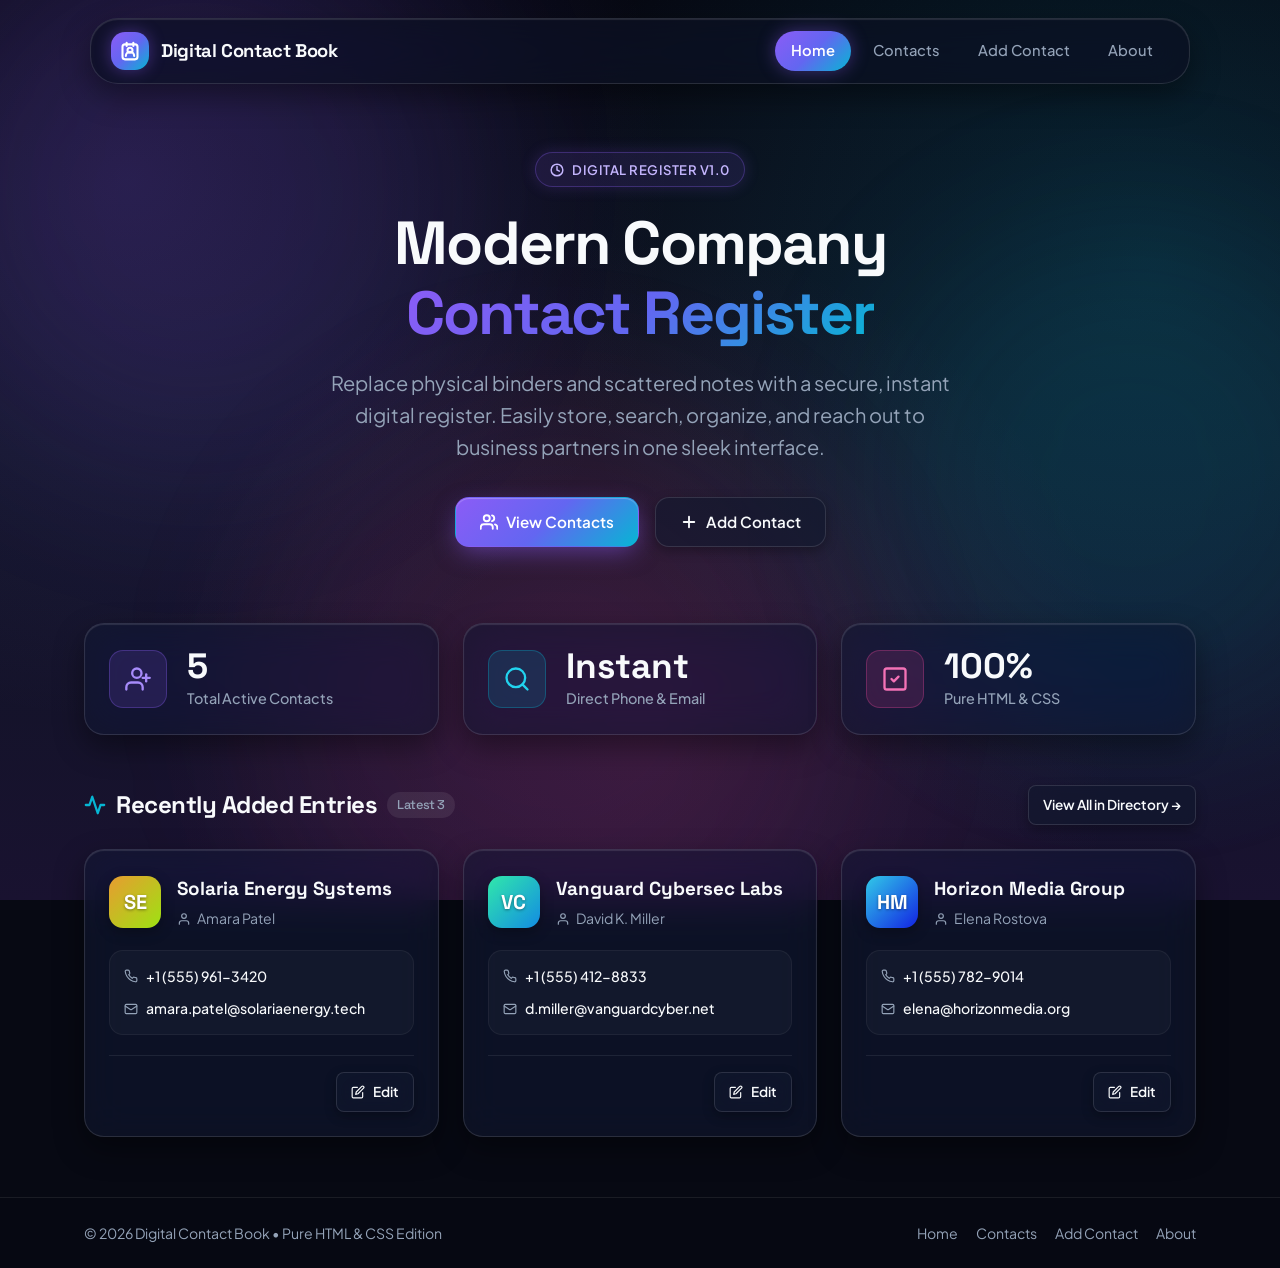
==== commit 5590c32d: "Add files via upload" ====
--- a/index.html
+++ b/index.html
@@ -15,6 +15,9 @@
     <div class="glow-orb glow-2"></div>
     <div class="glow-orb glow-3"></div>
   </div>
+
+  <!-- Pure CSS Mobile Menu Toggle Checkbox -->
+  <input type="checkbox" id="mobile-toggle-check" class="mobile-toggle-check" aria-hidden="true">
 
   <!-- Sticky Glass Navigation Bar -->
   <div class="navbar-wrapper">
@@ -39,13 +42,13 @@
         <li><a href="pages/about.html" class="nav-link">About</a></li>
       </ul>
 
-      <button type="button" class="mobile-toggle" id="mobile-toggle" aria-label="Toggle Navigation Menu">
+      <label for="mobile-toggle-check" class="mobile-toggle" aria-label="Toggle Navigation Menu">
         <svg width="22" height="22" viewBox="0 0 24 24" fill="none" stroke="currentColor" stroke-width="2" stroke-linecap="round" stroke-linejoin="round">
           <line x1="4" y1="6" x2="20" y2="6"></line>
           <line x1="4" y1="12" x2="20" y2="12"></line>
           <line x1="4" y1="18" x2="20" y2="18"></line>
         </svg>
-      </button>
+      </label>
     </nav>
   </div>
 
@@ -108,7 +111,7 @@
             </svg>
           </div>
           <div class="stat-meta">
-            <span class="stat-val" id="total-contacts-count">0</span>
+            <span class="stat-val" id="total-contacts-count">5</span>
             <span class="stat-desc">Total Active Contacts</span>
           </div>
         </div>
@@ -122,7 +125,7 @@
           </div>
           <div class="stat-meta">
             <span class="stat-val">Instant</span>
-            <span class="stat-desc">Live Search & Filter</span>
+            <span class="stat-desc">Direct Phone & Email</span>
           </div>
         </div>
 
@@ -135,7 +138,7 @@
           </div>
           <div class="stat-meta">
             <span class="stat-val">100%</span>
-            <span class="stat-desc">Duplicate Protected</span>
+            <span class="stat-desc">Pure HTML &amp; CSS</span>
           </div>
         </div>
       </section>
@@ -155,9 +158,132 @@
           </a>
         </div>
 
-        <!-- Dynamic Grid of 3 Most Recent Contacts -->
+        <!-- Static Grid of 3 Most Recent Contacts -->
         <div class="cards-grid" id="recent-contacts-list">
-          <!-- Injected via inline script -->
+          
+          <!-- Contact 1 -->
+          <article class="glass-panel glass-panel-hover contact-card">
+            <div>
+              <div class="card-header-row">
+                <div class="company-avatar-badge" style="background: linear-gradient(135deg, hsl(35, 80%, 55%) 0%, hsl(80, 85%, 48%) 100%);">
+                  SE
+                </div>
+                <div class="card-titles">
+                  <h3 class="card-company-name" title="Solaria Energy Systems">Solaria Energy Systems</h3>
+                  <div class="card-manager-name">
+                    <svg width="14" height="14" viewBox="0 0 24 24" fill="none" stroke="currentColor" stroke-width="2" stroke-linecap="round" stroke-linejoin="round"><path d="M20 21v-2a4 4 0 0 0-4-4H8a4 4 0 0 0-4 4v2"></path><circle cx="12" cy="7" r="4"></circle></svg>
+                    <span>Amara Patel</span>
+                  </div>
+                </div>
+              </div>
+
+              <div class="card-contact-list">
+                <div class="contact-item-row">
+                  <div class="item-left">
+                    <svg width="14" height="14" viewBox="0 0 24 24" fill="none" stroke="currentColor" stroke-width="2" stroke-linecap="round" stroke-linejoin="round"><path d="M22 16.92v3a2 2 0 0 1-2.18 2 19.79 19.79 0 0 1-8.63-3.07 19.5 19.5 0 0 1-6-6 19.79 19.79 0 0 1-3.07-8.67A2 2 0 0 1 4.11 2h3a2 2 0 0 1 2 1.72 12.84 12.84 0 0 0 .7 2.81 2 2 0 0 1-.45 2.11L8.09 9.91a16 16 0 0 0 6 6l1.27-1.27a2 2 0 0 1 2.11-.45 12.84 12.84 0 0 0 2.81.7A2 2 0 0 1 22 16.92z"></path></svg>
+                    <a href="tel:+15559613420" class="item-link" title="Call Solaria Energy Systems">+1 (555) 961-3420</a>
+                  </div>
+                </div>
+
+                <div class="contact-item-row">
+                  <div class="item-left">
+                    <svg width="14" height="14" viewBox="0 0 24 24" fill="none" stroke="currentColor" stroke-width="2" stroke-linecap="round" stroke-linejoin="round"><rect width="20" height="16" x="2" y="4" rx="2"></rect><path d="m22 7-8.97 5.7a1.94 1.94 0 0 1-2.06 0L2 7"></path></svg>
+                    <a href="mailto:amara.patel@solariaenergy.tech" class="item-link" title="Email Solaria Energy Systems">amara.patel@solariaenergy.tech</a>
+                  </div>
+                </div>
+              </div>
+            </div>
+
+            <div class="card-footer-row">
+              <a href="pages/edit-contact.html?id=c5" class="btn btn-sm btn-glass">
+                <svg width="14" height="14" viewBox="0 0 24 24" fill="none" stroke="currentColor" stroke-width="2" stroke-linecap="round" stroke-linejoin="round"><path d="M11 4H4a2 2 0 0 0-2 2v14a2 2 0 0 0 2 2h14a2 2 0 0 0 2-2v-7"></path><path d="M18.5 2.5a2.121 2.121 0 0 1 3 3L12 15l-4 1 1-4 9.5-9.5z"></path></svg>
+                Edit
+              </a>
+            </div>
+          </article>
+
+          <!-- Contact 2 -->
+          <article class="glass-panel glass-panel-hover contact-card">
+            <div>
+              <div class="card-header-row">
+                <div class="company-avatar-badge" style="background: linear-gradient(135deg, hsl(160, 80%, 55%) 0%, hsl(205, 85%, 48%) 100%);">
+                  VC
+                </div>
+                <div class="card-titles">
+                  <h3 class="card-company-name" title="Vanguard Cybersec Labs">Vanguard Cybersec Labs</h3>
+                  <div class="card-manager-name">
+                    <svg width="14" height="14" viewBox="0 0 24 24" fill="none" stroke="currentColor" stroke-width="2" stroke-linecap="round" stroke-linejoin="round"><path d="M20 21v-2a4 4 0 0 0-4-4H8a4 4 0 0 0-4 4v2"></path><circle cx="12" cy="7" r="4"></circle></svg>
+                    <span>David K. Miller</span>
+                  </div>
+                </div>
+              </div>
+
+              <div class="card-contact-list">
+                <div class="contact-item-row">
+                  <div class="item-left">
+                    <svg width="14" height="14" viewBox="0 0 24 24" fill="none" stroke="currentColor" stroke-width="2" stroke-linecap="round" stroke-linejoin="round"><path d="M22 16.92v3a2 2 0 0 1-2.18 2 19.79 19.79 0 0 1-8.63-3.07 19.5 19.5 0 0 1-6-6 19.79 19.79 0 0 1-3.07-8.67A2 2 0 0 1 4.11 2h3a2 2 0 0 1 2 1.72 12.84 12.84 0 0 0 .7 2.81 2 2 0 0 1-.45 2.11L8.09 9.91a16 16 0 0 0 6 6l1.27-1.27a2 2 0 0 1 2.11-.45 12.84 12.84 0 0 0 2.81.7A2 2 0 0 1 22 16.92z"></path></svg>
+                    <a href="tel:+15554128833" class="item-link" title="Call Vanguard Cybersec Labs">+1 (555) 412-8833</a>
+                  </div>
+                </div>
+
+                <div class="contact-item-row">
+                  <div class="item-left">
+                    <svg width="14" height="14" viewBox="0 0 24 24" fill="none" stroke="currentColor" stroke-width="2" stroke-linecap="round" stroke-linejoin="round"><rect width="20" height="16" x="2" y="4" rx="2"></rect><path d="m22 7-8.97 5.7a1.94 1.94 0 0 1-2.06 0L2 7"></path></svg>
+                    <a href="mailto:d.miller@vanguardcyber.net" class="item-link" title="Email Vanguard Cybersec Labs">d.miller@vanguardcyber.net</a>
+                  </div>
+                </div>
+              </div>
+            </div>
+
+            <div class="card-footer-row">
+              <a href="pages/edit-contact.html?id=c4" class="btn btn-sm btn-glass">
+                <svg width="14" height="14" viewBox="0 0 24 24" fill="none" stroke="currentColor" stroke-width="2" stroke-linecap="round" stroke-linejoin="round"><path d="M11 4H4a2 2 0 0 0-2 2v14a2 2 0 0 0 2 2h14a2 2 0 0 0 2-2v-7"></path><path d="M18.5 2.5a2.121 2.121 0 0 1 3 3L12 15l-4 1 1-4 9.5-9.5z"></path></svg>
+                Edit
+              </a>
+            </div>
+          </article>
+
+          <!-- Contact 3 -->
+          <article class="glass-panel glass-panel-hover contact-card">
+            <div>
+              <div class="card-header-row">
+                <div class="company-avatar-badge" style="background: linear-gradient(135deg, hsl(190, 80%, 55%) 0%, hsl(235, 85%, 48%) 100%);">
+                  HM
+                </div>
+                <div class="card-titles">
+                  <h3 class="card-company-name" title="Horizon Media Group">Horizon Media Group</h3>
+                  <div class="card-manager-name">
+                    <svg width="14" height="14" viewBox="0 0 24 24" fill="none" stroke="currentColor" stroke-width="2" stroke-linecap="round" stroke-linejoin="round"><path d="M20 21v-2a4 4 0 0 0-4-4H8a4 4 0 0 0-4 4v2"></path><circle cx="12" cy="7" r="4"></circle></svg>
+                    <span>Elena Rostova</span>
+                  </div>
+                </div>
+              </div>
+
+              <div class="card-contact-list">
+                <div class="contact-item-row">
+                  <div class="item-left">
+                    <svg width="14" height="14" viewBox="0 0 24 24" fill="none" stroke="currentColor" stroke-width="2" stroke-linecap="round" stroke-linejoin="round"><path d="M22 16.92v3a2 2 0 0 1-2.18 2 19.79 19.79 0 0 1-8.63-3.07 19.5 19.5 0 0 1-6-6 19.79 19.79 0 0 1-3.07-8.67A2 2 0 0 1 4.11 2h3a2 2 0 0 1 2 1.72 12.84 12.84 0 0 0 .7 2.81 2 2 0 0 1-.45 2.11L8.09 9.91a16 16 0 0 0 6 6l1.27-1.27a2 2 0 0 1 2.11-.45 12.84 12.84 0 0 0 2.81.7A2 2 0 0 1 22 16.92z"></path></svg>
+                    <a href="tel:+15557829014" class="item-link" title="Call Horizon Media Group">+1 (555) 782-9014</a>
+                  </div>
+                </div>
+
+                <div class="contact-item-row">
+                  <div class="item-left">
+                    <svg width="14" height="14" viewBox="0 0 24 24" fill="none" stroke="currentColor" stroke-width="2" stroke-linecap="round" stroke-linejoin="round"><rect width="20" height="16" x="2" y="4" rx="2"></rect><path d="m22 7-8.97 5.7a1.94 1.94 0 0 1-2.06 0L2 7"></path></svg>
+                    <a href="mailto:elena@horizonmedia.org" class="item-link" title="Email Horizon Media Group">elena@horizonmedia.org</a>
+                  </div>
+                </div>
+              </div>
+            </div>
+
+            <div class="card-footer-row">
+              <a href="pages/edit-contact.html?id=c3" class="btn btn-sm btn-glass">
+                <svg width="14" height="14" viewBox="0 0 24 24" fill="none" stroke="currentColor" stroke-width="2" stroke-linecap="round" stroke-linejoin="round"><path d="M11 4H4a2 2 0 0 0-2 2v14a2 2 0 0 0 2 2h14a2 2 0 0 0 2-2v-7"></path><path d="M18.5 2.5a2.121 2.121 0 0 1 3 3L12 15l-4 1 1-4 9.5-9.5z"></path></svg>
+                Edit
+              </a>
+            </div>
+          </article>
+
         </div>
       </section>
 
@@ -167,7 +293,7 @@
   <!-- Sticky / Bottom Footer -->
   <footer class="site-footer">
     <div class="container footer-inner">
-      <div>&copy; 2026 Digital Contact Book &bull; Secure Browser Storage</div>
+      <div>&copy; 2026 Digital Contact Book &bull; Pure HTML &amp; CSS Edition</div>
       <div class="footer-nav">
         <a href="index.html">Home</a>
         <a href="pages/contacts.html">Contacts</a>
@@ -177,225 +303,5 @@
     </div>
   </footer>
 
-  <!-- Toast Notification Stack -->
-  <div class="toast-stack" id="toast-stack"></div>
-
-  <!-- Small Inline Script for Data Handling & Interactivity -->
-  <script>
-    // Storage Database Key
-    const DB_KEY = 'contact_register_db';
-
-    // 5 Realistic Sample Contacts
-    const DEFAULT_CONTACTS = [
-      {
-        id: 'c1',
-        companyName: 'Nexus Cloud Technologies',
-        managerName: 'Sophia Chen',
-        phone: '+1 (555) 234-5678',
-        email: 'sophia.chen@nexuscloud.io',
-        dateAdded: '2026-10-15T09:30:00.000Z'
-      },
-      {
-        id: 'c2',
-        companyName: 'Apex Innovations Corp',
-        managerName: 'Marcus Vance',
-        phone: '+1 (555) 389-1240',
-        email: 'm.vance@apexinnovate.com',
-        dateAdded: '2026-10-18T14:15:00.000Z'
-      },
-      {
-        id: 'c3',
-        companyName: 'Horizon Media Group',
-        managerName: 'Elena Rostova',
-        phone: '+1 (555) 782-9014',
-        email: 'elena@horizonmedia.org',
-        dateAdded: '2026-10-22T11:45:00.000Z'
-      },
-      {
-        id: 'c4',
-        companyName: 'Vanguard Cybersec Labs',
-        managerName: 'David K. Miller',
-        phone: '+1 (555) 412-8833',
-        email: 'd.miller@vanguardcyber.net',
-        dateAdded: '2026-10-27T16:20:00.000Z'
-      },
-      {
-        id: 'c5',
-        companyName: 'Solaria Energy Systems',
-        managerName: 'Amara Patel',
-        phone: '+1 (555) 961-3420',
-        email: 'amara.patel@solariaenergy.tech',
-        dateAdded: '2026-10-30T08:10:00.000Z'
-      }
-    ];
-
-    // Helper: Retrieve Contacts or Seed Default
-    function getStoredContacts() {
-      try {
-        const raw = localStorage.getItem(DB_KEY);
-        if (raw === null) {
-          localStorage.setItem(DB_KEY, JSON.stringify(DEFAULT_CONTACTS));
-          return [...DEFAULT_CONTACTS];
-        }
-        return JSON.parse(raw) || [];
-      } catch (err) {
-        console.error('Storage access error', err);
-        return [];
-      }
-    }
-
-    // Helper: Generate Initials
-    function getInitials(name) {
-      if (!name) return 'CB';
-      const parts = name.trim().split(/\s+/);
-      if (parts.length >= 2) {
-        return (parts[0][0] + parts[1][0]).toUpperCase();
-      }
-      return name.slice(0, 2).toUpperCase();
-    }
-
-    // Helper: Vibrant Gradient based on Company Name Hash
-    function getAvatarGradient(str) {
-      let hash = 0;
-      for (let i = 0; i < str.length; i++) {
-        hash = str.charCodeAt(i) + ((hash << 5) - hash);
-      }
-      const h1 = Math.abs(hash) % 360;
-      const h2 = (h1 + 45) % 360;
-      return `linear-gradient(135deg, hsl(${h1}, 80%, 55%) 0%, hsl(${h2}, 85%, 48%) 100%)`;
-    }
-
-    // Helper: Escape HTML strings
-    function escapeHtml(str) {
-      if (!str) return '';
-      return String(str)
-        .replace(/&/g, '&amp;')
-        .replace(/</g, '&lt;')
-        .replace(/>/g, '&gt;')
-        .replace(/"/g, '&quot;')
-        .replace(/'/g, '&#039;');
-    }
-
-    // Helper: Copy to Clipboard with Toast Notification
-    function copyText(text, label) {
-      navigator.clipboard.writeText(text).then(() => {
-        showToast('Copied ' + label + ' to clipboard!');
-      }).catch(() => {
-        showToast('Failed to copy text');
-      });
-    }
-
-    // Helper: Show Toast
-    function showToast(msg) {
-      const stack = document.getElementById('toast-stack');
-      if (!stack) return;
-      const item = document.createElement('div');
-      item.className = 'toast-item';
-      item.innerHTML = `
-        <svg width="18" height="18" viewBox="0 0 24 24" fill="none" stroke="currentColor" stroke-width="2.5" stroke-linecap="round" stroke-linejoin="round" style="color: var(--accent-cyan);"><circle cx="12" cy="12" r="10"></circle><polyline points="12 6 12 12 14 14"></polyline></svg>
-        <span>${escapeHtml(msg)}</span>
-      `;
-      stack.appendChild(item);
-      setTimeout(() => {
-        item.style.animation = 'toastOut 0.3s forwards';
-        setTimeout(() => item.remove(), 300);
-      }, 3000);
-    }
-
-    // Render Home Page Details
-    document.addEventListener('DOMContentLoaded', () => {
-      // Mobile menu toggle
-      const toggle = document.getElementById('mobile-toggle');
-      const menu = document.getElementById('mobile-menu');
-      if (toggle && menu) {
-        toggle.addEventListener('click', () => menu.classList.toggle('open'));
-      }
-
-      // Load contacts
-      const contacts = getStoredContacts();
-      const countEl = document.getElementById('total-contacts-count');
-      if (countEl) countEl.textContent = contacts.length;
-
-      // Render top 3 recent contacts
-      const listEl = document.getElementById('recent-contacts-list');
-      if (!listEl) return;
-
-      const recent = [...contacts]
-        .sort((a, b) => new Date(b.dateAdded || 0) - new Date(a.dateAdded || 0))
-        .slice(0, 3);
-
-      if (recent.length === 0) {
-        listEl.innerHTML = `
-          <div class="glass-panel empty-state" style="grid-column: 1 / -1; width: 100%;">
-            <div class="empty-icon-circle">
-              <svg width="34" height="34" viewBox="0 0 24 24" fill="none" stroke="currentColor" stroke-width="2" stroke-linecap="round" stroke-linejoin="round"><path d="M17 21v-2a4 4 0 0 0-4-4H5a4 4 0 0 0-4 4v2"></path><circle cx="9" cy="7" r="4"></circle><line x1="23" y1="11" x2="17" y2="11"></line></svg>
-            </div>
-            <h3 class="empty-title">Register is Currently Empty</h3>
-            <p class="empty-text">No contacts found in browser storage. Add your first contact to get started.</p>
-            <a href="pages/add-contact.html" class="btn btn-primary">Add First Contact</a>
-          </div>
-        `;
-        return;
-      }
-
-      listEl.innerHTML = recent.map(c => {
-        const initials = getInitials(c.companyName);
-        const grad = getAvatarGradient(c.companyName);
-        const safeCompany = escapeHtml(c.companyName);
-        const safeManager = escapeHtml(c.managerName);
-        const safePhone = escapeHtml(c.phone);
-        const safeEmail = escapeHtml(c.email);
-
-        return `
-          <article class="glass-panel glass-panel-hover contact-card">
-            <div>
-              <div class="card-header-row">
-                <div class="company-avatar-badge" style="background: ${grad};">
-                  ${initials}
-                </div>
-                <div class="card-titles">
-                  <h3 class="card-company-name" title="${safeCompany}">${safeCompany}</h3>
-                  <div class="card-manager-name">
-                    <svg width="14" height="14" viewBox="0 0 24 24" fill="none" stroke="currentColor" stroke-width="2" stroke-linecap="round" stroke-linejoin="round"><path d="M20 21v-2a4 4 0 0 0-4-4H8a4 4 0 0 0-4 4v2"></path><circle cx="12" cy="7" r="4"></circle></svg>
-                    <span>${safeManager}</span>
-                  </div>
-                </div>
-              </div>
-
-              <div class="card-contact-list">
-                <div class="contact-item-row">
-                  <div class="item-left">
-                    <svg width="14" height="14" viewBox="0 0 24 24" fill="none" stroke="currentColor" stroke-width="2" stroke-linecap="round" stroke-linejoin="round"><path d="M22 16.92v3a2 2 0 0 1-2.18 2 19.79 19.79 0 0 1-8.63-3.07 19.5 19.5 0 0 1-6-6 19.79 19.79 0 0 1-3.07-8.67A2 2 0 0 1 4.11 2h3a2 2 0 0 1 2 1.72 12.84 12.84 0 0 0 .7 2.81 2 2 0 0 1-.45 2.11L8.09 9.91a16 16 0 0 0 6 6l1.27-1.27a2 2 0 0 1 2.11-.45 12.84 12.84 0 0 0 2.81.7A2 2 0 0 1 22 16.92z"></path></svg>
-                    <a href="tel:${safePhone}" class="item-link" title="Call">${safePhone}</a>
-                  </div>
-                  <button type="button" class="copy-mini-btn" onclick="copyText('${safePhone}', 'Phone')" title="Copy Phone">
-                    <svg width="14" height="14" viewBox="0 0 24 24" fill="none" stroke="currentColor" stroke-width="2" stroke-linecap="round" stroke-linejoin="round"><rect width="14" height="14" x="8" y="8" rx="2" ry="2"></rect><path d="M4 16c-1.1 0-2-.9-2-2V4c0-1.1.9-2 2-2h10c1.1 0 2 .9 2 2"></path></svg>
-                  </button>
-                </div>
-
-                <div class="contact-item-row">
-                  <div class="item-left">
-                    <svg width="14" height="14" viewBox="0 0 24 24" fill="none" stroke="currentColor" stroke-width="2" stroke-linecap="round" stroke-linejoin="round"><rect width="20" height="16" x="2" y="4" rx="2"></rect><path d="m22 7-8.97 5.7a1.94 1.94 0 0 1-2.06 0L2 7"></path></svg>
-                    <a href="mailto:${safeEmail}" class="item-link" title="Email">${safeEmail}</a>
-                  </div>
-                  <button type="button" class="copy-mini-btn" onclick="copyText('${safeEmail}', 'Email')" title="Copy Email">
-                    <svg width="14" height="14" viewBox="0 0 24 24" fill="none" stroke="currentColor" stroke-width="2" stroke-linecap="round" stroke-linejoin="round"><rect width="14" height="14" x="8" y="8" rx="2" ry="2"></rect><path d="M4 16c-1.1 0-2-.9-2-2V4c0-1.1.9-2 2-2h10c1.1 0 2 .9 2 2"></path></svg>
-                  </button>
-                </div>
-              </div>
-            </div>
-
-            <div class="card-footer-row">
-              <a href="pages/edit-contact.html?id=${c.id}" class="btn btn-sm btn-glass">
-                <svg width="14" height="14" viewBox="0 0 24 24" fill="none" stroke="currentColor" stroke-width="2" stroke-linecap="round" stroke-linejoin="round"><path d="M11 4H4a2 2 0 0 0-2 2v14a2 2 0 0 0 2 2h14a2 2 0 0 0 2-2v-7"></path><path d="M18.5 2.5a2.121 2.121 0 0 1 3 3L12 15l-4 1 1-4 9.5-9.5z"></path></svg>
-                Edit
-              </a>
-            </div>
-          </article>
-        `;
-      }).join('');
-    });
-  </script>
 </body>
-</html>
-
+</html>
--- a/css/style.css
+++ b/css/style.css
@@ -259,6 +259,12 @@
 }
 
 /* Mobile Toggle & Menu */
+.mobile-toggle-check {
+  position: absolute;
+  opacity: 0;
+  pointer-events: none;
+}
+
 .mobile-toggle {
   display: none;
   width: 40px;
@@ -270,6 +276,7 @@
   cursor: pointer;
   align-items: center;
   justify-content: center;
+  user-select: none;
 }
 
 .mobile-menu {
@@ -289,7 +296,8 @@
   gap: 8px;
 }
 
-.mobile-menu.open {
+.mobile-menu.open,
+.mobile-toggle-check:checked ~ .mobile-menu {
   display: flex;
 }
 
@@ -971,9 +979,16 @@
   transition: opacity var(--transition-normal);
 }
 
-.modal-overlay.open {
+.modal-overlay.open,
+.modal-overlay:target {
   opacity: 1;
   pointer-events: auto;
+}
+
+.modal-backdrop-close {
+  position: absolute;
+  inset: 0;
+  cursor: default;
 }
 
 .modal-card {
@@ -988,9 +1003,12 @@
   text-align: center;
   transform: scale(0.92);
   transition: transform var(--transition-bounce);
-}
-
-.modal-overlay.open .modal-card {
+  position: relative;
+  z-index: 1;
+}
+
+.modal-overlay.open .modal-card,
+.modal-overlay:target .modal-card {
   transform: scale(1);
 }
 
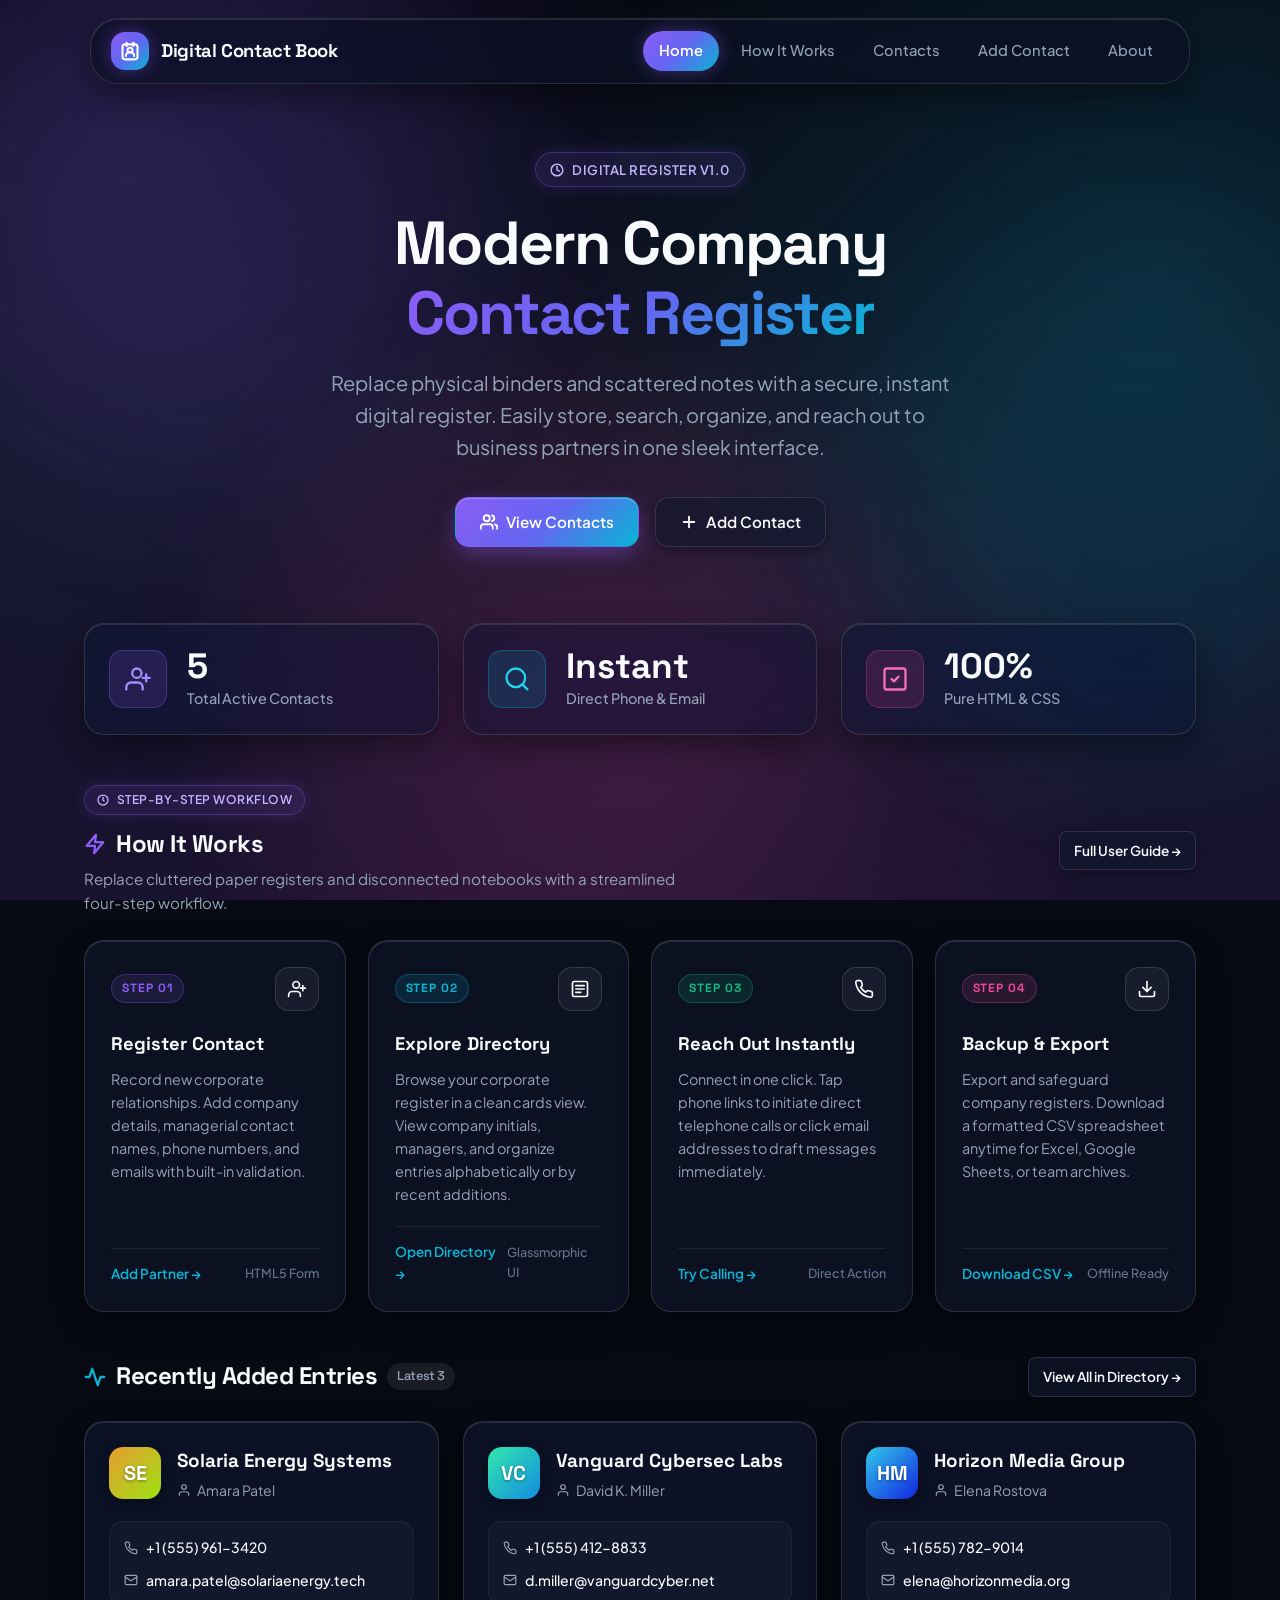
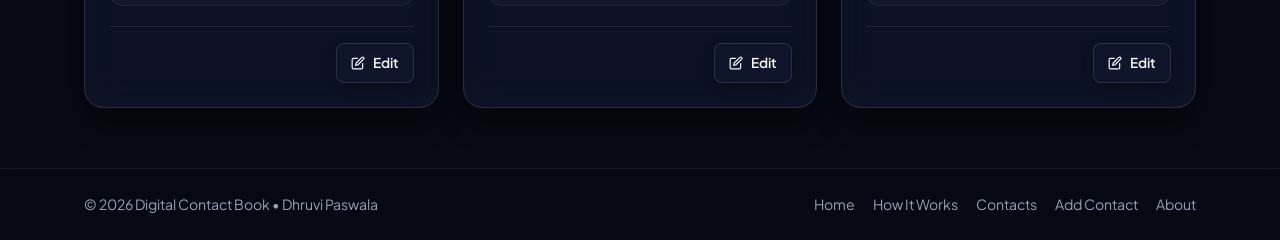
==== commit d4a2c8d5: "Add files via upload" ====
--- a/index.html
+++ b/index.html
@@ -37,6 +37,7 @@
 
       <ul class="nav-links">
         <li><a href="index.html" class="nav-link active">Home</a></li>
+        <li><a href="#how-it-works" class="nav-link">How It Works</a></li>
         <li><a href="pages/contacts.html" class="nav-link">Contacts</a></li>
         <li><a href="pages/add-contact.html" class="nav-link">Add Contact</a></li>
         <li><a href="pages/about.html" class="nav-link">About</a></li>
@@ -55,6 +56,7 @@
   <!-- Mobile Dropdown Navigation -->
   <div class="mobile-menu" id="mobile-menu">
     <a href="index.html" class="nav-link active">Home</a>
+    <a href="#how-it-works" class="nav-link">How It Works</a>
     <a href="pages/contacts.html" class="nav-link">Contacts</a>
     <a href="pages/add-contact.html" class="nav-link">Add Contact</a>
     <a href="pages/about.html" class="nav-link">About</a>
@@ -143,6 +145,133 @@
         </div>
       </section>
 
+      <!-- How It Works Section -->
+      <section id="how-it-works" class="how-it-works-section fade-in" aria-label="How It Works">
+        <div class="section-header">
+          <div>
+            <div class="hero-pill" style="margin-bottom: 10px; font-size: 0.75rem; padding: 4px 12px;">
+              <svg width="12" height="12" viewBox="0 0 24 24" fill="none" stroke="currentColor" stroke-width="2.5" stroke-linecap="round" stroke-linejoin="round">
+                <circle cx="12" cy="12" r="10"></circle>
+                <polyline points="12 6 12 12 14 14"></polyline>
+              </svg>
+              Step-by-Step Workflow
+            </div>
+            <h2 class="section-title">
+              <svg width="22" height="22" viewBox="0 0 24 24" fill="none" stroke="currentColor" stroke-width="2.5" stroke-linecap="round" stroke-linejoin="round" style="color: var(--accent-violet);">
+                <polygon points="13 2 3 14 12 14 11 22 21 10 12 10 13 2"></polygon>
+              </svg>
+              How It Works
+            </h2>
+            <p style="color: var(--text-muted); font-size: 0.95rem; margin-top: 4px; max-width: 600px;">
+              Replace cluttered paper registers and disconnected notebooks with a streamlined four-step workflow.
+            </p>
+          </div>
+          <a href="pages/about.html" class="btn btn-sm btn-glass">
+            Full User Guide &rarr;
+          </a>
+        </div>
+
+        <div class="steps-grid">
+
+          <!-- Step 1 -->
+          <div class="glass-panel glass-panel-hover step-card">
+            <div>
+              <div class="step-top-row">
+                <span class="step-number-pill">Step 01</span>
+                <div class="step-icon-box">
+                  <svg width="20" height="20" viewBox="0 0 24 24" fill="none" stroke="currentColor" stroke-width="2" stroke-linecap="round" stroke-linejoin="round">
+                    <path d="M16 21v-2a4 4 0 0 0-4-4H6a4 4 0 0 0-4 4v2"></path>
+                    <circle cx="11" cy="7" r="4"></circle>
+                    <line x1="19" y1="8" x2="19" y2="14"></line>
+                    <line x1="22" y1="11" x2="16" y2="11"></line>
+                  </svg>
+                </div>
+              </div>
+              <h3 class="step-title">Register Contact</h3>
+              <p class="step-desc">
+                Record new corporate relationships. Add company details, managerial contact names, phone numbers, and emails with built-in validation.
+              </p>
+            </div>
+            <div class="step-footer">
+              <a href="pages/add-contact.html" class="step-link">Add Partner &rarr;</a>
+              <span class="step-tag-pill">HTML5 Form</span>
+            </div>
+          </div>
+
+          <!-- Step 2 -->
+          <div class="glass-panel glass-panel-hover step-card">
+            <div>
+              <div class="step-top-row">
+                <span class="step-number-pill" style="color: var(--accent-cyan); background: rgba(6, 182, 212, 0.12); border-color: rgba(6, 182, 212, 0.3);">Step 02</span>
+                <div class="step-icon-box">
+                  <svg width="20" height="20" viewBox="0 0 24 24" fill="none" stroke="currentColor" stroke-width="2" stroke-linecap="round" stroke-linejoin="round">
+                    <rect width="18" height="18" x="3" y="3" rx="2"></rect>
+                    <path d="M7 8h10"></path>
+                    <path d="M7 12h10"></path>
+                    <path d="M7 16h6"></path>
+                  </svg>
+                </div>
+              </div>
+              <h3 class="step-title">Explore Directory</h3>
+              <p class="step-desc">
+                Browse your corporate register in a clean cards view. View company initials, managers, and organize entries alphabetically or by recent additions.
+              </p>
+            </div>
+            <div class="step-footer">
+              <a href="pages/contacts.html" class="step-link">Open Directory &rarr;</a>
+              <span class="step-tag-pill">Glassmorphic UI</span>
+            </div>
+          </div>
+
+          <!-- Step 3 -->
+          <div class="glass-panel glass-panel-hover step-card">
+            <div>
+              <div class="step-top-row">
+                <span class="step-number-pill" style="color: var(--accent-emerald); background: rgba(16, 185, 129, 0.12); border-color: rgba(16, 185, 129, 0.3);">Step 03</span>
+                <div class="step-icon-box">
+                  <svg width="20" height="20" viewBox="0 0 24 24" fill="none" stroke="currentColor" stroke-width="2" stroke-linecap="round" stroke-linejoin="round">
+                    <path d="M22 16.92v3a2 2 0 0 1-2.18 2 19.79 19.79 0 0 1-8.63-3.07 19.5 19.5 0 0 1-6-6 19.79 19.79 0 0 1-3.07-8.67A2 2 0 0 1 4.11 2h3a2 2 0 0 1 2 1.72 12.84 12.84 0 0 0 .7 2.81 2 2 0 0 1-.45 2.11L8.09 9.91a16 16 0 0 0 6 6l1.27-1.27a2 2 0 0 1 2.11-.45 12.84 12.84 0 0 0 2.81.7A2 2 0 0 1 22 16.92z"></path>
+                  </svg>
+                </div>
+              </div>
+              <h3 class="step-title">Reach Out Instantly</h3>
+              <p class="step-desc">
+                Connect in one click. Tap phone links to initiate direct telephone calls or click email addresses to draft messages immediately.
+              </p>
+            </div>
+            <div class="step-footer">
+              <a href="pages/contacts.html" class="step-link">Try Calling &rarr;</a>
+              <span class="step-tag-pill">Direct Action</span>
+            </div>
+          </div>
+
+          <!-- Step 4 -->
+          <div class="glass-panel glass-panel-hover step-card">
+            <div>
+              <div class="step-top-row">
+                <span class="step-number-pill" style="color: var(--accent-pink); background: rgba(236, 72, 153, 0.12); border-color: rgba(236, 72, 153, 0.3);">Step 04</span>
+                <div class="step-icon-box">
+                  <svg width="20" height="20" viewBox="0 0 24 24" fill="none" stroke="currentColor" stroke-width="2" stroke-linecap="round" stroke-linejoin="round">
+                    <path d="M21 15v4a2 2 0 0 1-2 2H5a2 2 0 0 1-2-2v-4"></path>
+                    <polyline points="7 10 12 15 17 10"></polyline>
+                    <line x1="12" y1="15" x2="12" y2="3"></line>
+                  </svg>
+                </div>
+              </div>
+              <h3 class="step-title">Backup & Export</h3>
+              <p class="step-desc">
+                Export and safeguard company registers. Download a formatted CSV spreadsheet anytime for Excel, Google Sheets, or team archives.
+              </p>
+            </div>
+            <div class="step-footer">
+              <a href="contacts.csv" download="contacts.csv" class="step-link">Download CSV &rarr;</a>
+              <span class="step-tag-pill">Offline Ready</span>
+            </div>
+          </div>
+
+        </div>
+      </section>
+
       <!-- Recent Contacts Section -->
       <section style="margin-top: 40px;">
         <div class="section-header">
@@ -286,16 +415,16 @@
 
         </div>
       </section>
-
     </div>
   </main>
 
   <!-- Sticky / Bottom Footer -->
   <footer class="site-footer">
     <div class="container footer-inner">
-      <div>&copy; 2026 Digital Contact Book &bull; Pure HTML &amp; CSS Edition</div>
+      <div>&copy; 2026 Digital Contact Book &bull; Dhruvi Paswala</div>
       <div class="footer-nav">
         <a href="index.html">Home</a>
+        <a href="#how-it-works">How It Works</a>
         <a href="pages/contacts.html">Contacts</a>
         <a href="pages/add-contact.html">Add Contact</a>
         <a href="pages/about.html">About</a>
--- a/css/style.css
+++ b/css/style.css
@@ -362,7 +362,7 @@
 
 .gradient-text {
   background: var(--gradient-primary);
-  -webkit-background-clip: text;
+  background-clip: text;
   -webkit-text-fill-color: transparent;
   display: inline-block;
 }
@@ -903,6 +903,129 @@
   font-size: 0.95rem;
   color: var(--text-muted);
   margin-bottom: 22px;
+}
+
+/* --- How It Works Section --- */
+.how-it-works-section {
+  margin: 50px 0 45px;
+}
+
+.steps-grid {
+  display: grid;
+  grid-template-columns: repeat(auto-fit, minmax(240px, 1fr));
+  gap: 22px;
+  margin-top: 24px;
+}
+
+.step-card {
+  padding: 26px;
+  display: flex;
+  flex-direction: column;
+  justify-content: space-between;
+  border-radius: var(--radius-lg);
+  position: relative;
+  overflow: hidden;
+}
+
+.step-card::before {
+  content: '';
+  position: absolute;
+  top: 0;
+  left: 0;
+  right: 0;
+  height: 2px;
+  background: var(--gradient-primary);
+  opacity: 0;
+  transition: opacity var(--transition-fast);
+}
+
+.step-card:hover::before {
+  opacity: 1;
+}
+
+.step-top-row {
+  display: flex;
+  align-items: center;
+  justify-content: space-between;
+  margin-bottom: 18px;
+}
+
+.step-number-pill {
+  font-family: var(--font-heading);
+  font-size: 0.75rem;
+  font-weight: 700;
+  letter-spacing: 0.08em;
+  text-transform: uppercase;
+  color: var(--accent-violet);
+  background: rgba(139, 92, 246, 0.12);
+  border: 1px solid rgba(139, 92, 246, 0.3);
+  padding: 4px 10px;
+  border-radius: var(--radius-full);
+}
+
+.step-icon-box {
+  width: 44px;
+  height: 44px;
+  border-radius: var(--radius-md);
+  display: flex;
+  align-items: center;
+  justify-content: center;
+  background: rgba(255, 255, 255, 0.05);
+  border: 1px solid var(--border-glass);
+  color: var(--text-main);
+  transition: transform var(--transition-fast), color var(--transition-fast), border-color var(--transition-fast);
+}
+
+.step-card:hover .step-icon-box {
+  transform: scale(1.08);
+  color: var(--accent-cyan);
+  border-color: rgba(6, 182, 212, 0.4);
+}
+
+.step-title {
+  font-family: var(--font-heading);
+  font-size: 1.15rem;
+  font-weight: 700;
+  color: var(--text-main);
+  margin-bottom: 10px;
+}
+
+.step-desc {
+  font-size: 0.9rem;
+  color: var(--text-muted);
+  line-height: 1.6;
+  margin-bottom: 20px;
+}
+
+.step-footer {
+  margin-top: auto;
+  padding-top: 14px;
+  border-top: 1px solid var(--border-subtle);
+  display: flex;
+  align-items: center;
+  justify-content: space-between;
+}
+
+.step-link {
+  font-size: 0.85rem;
+  color: var(--accent-cyan);
+  text-decoration: none;
+  font-weight: 600;
+  display: inline-flex;
+  align-items: center;
+  gap: 4px;
+  transition: gap var(--transition-fast), color var(--transition-fast);
+}
+
+.step-link:hover {
+  color: #67e8f9;
+  gap: 8px;
+}
+
+.step-tag-pill {
+  font-size: 0.78rem;
+  color: var(--text-dim);
+  font-weight: 500;
 }
 
 /* --- About Guide Layout --- */
@@ -1121,6 +1244,7 @@
   .hero-section { padding: 24px 0 20px; }
   .stats-grid { grid-template-columns: 1fr; }
   .cards-grid { grid-template-columns: 1fr; }
+  .steps-grid { grid-template-columns: 1fr; }
   .form-box { padding: 24px 18px; }
   .toolbar { flex-direction: column; align-items: stretch; }
   .footer-inner { flex-direction: column; text-align: center; }
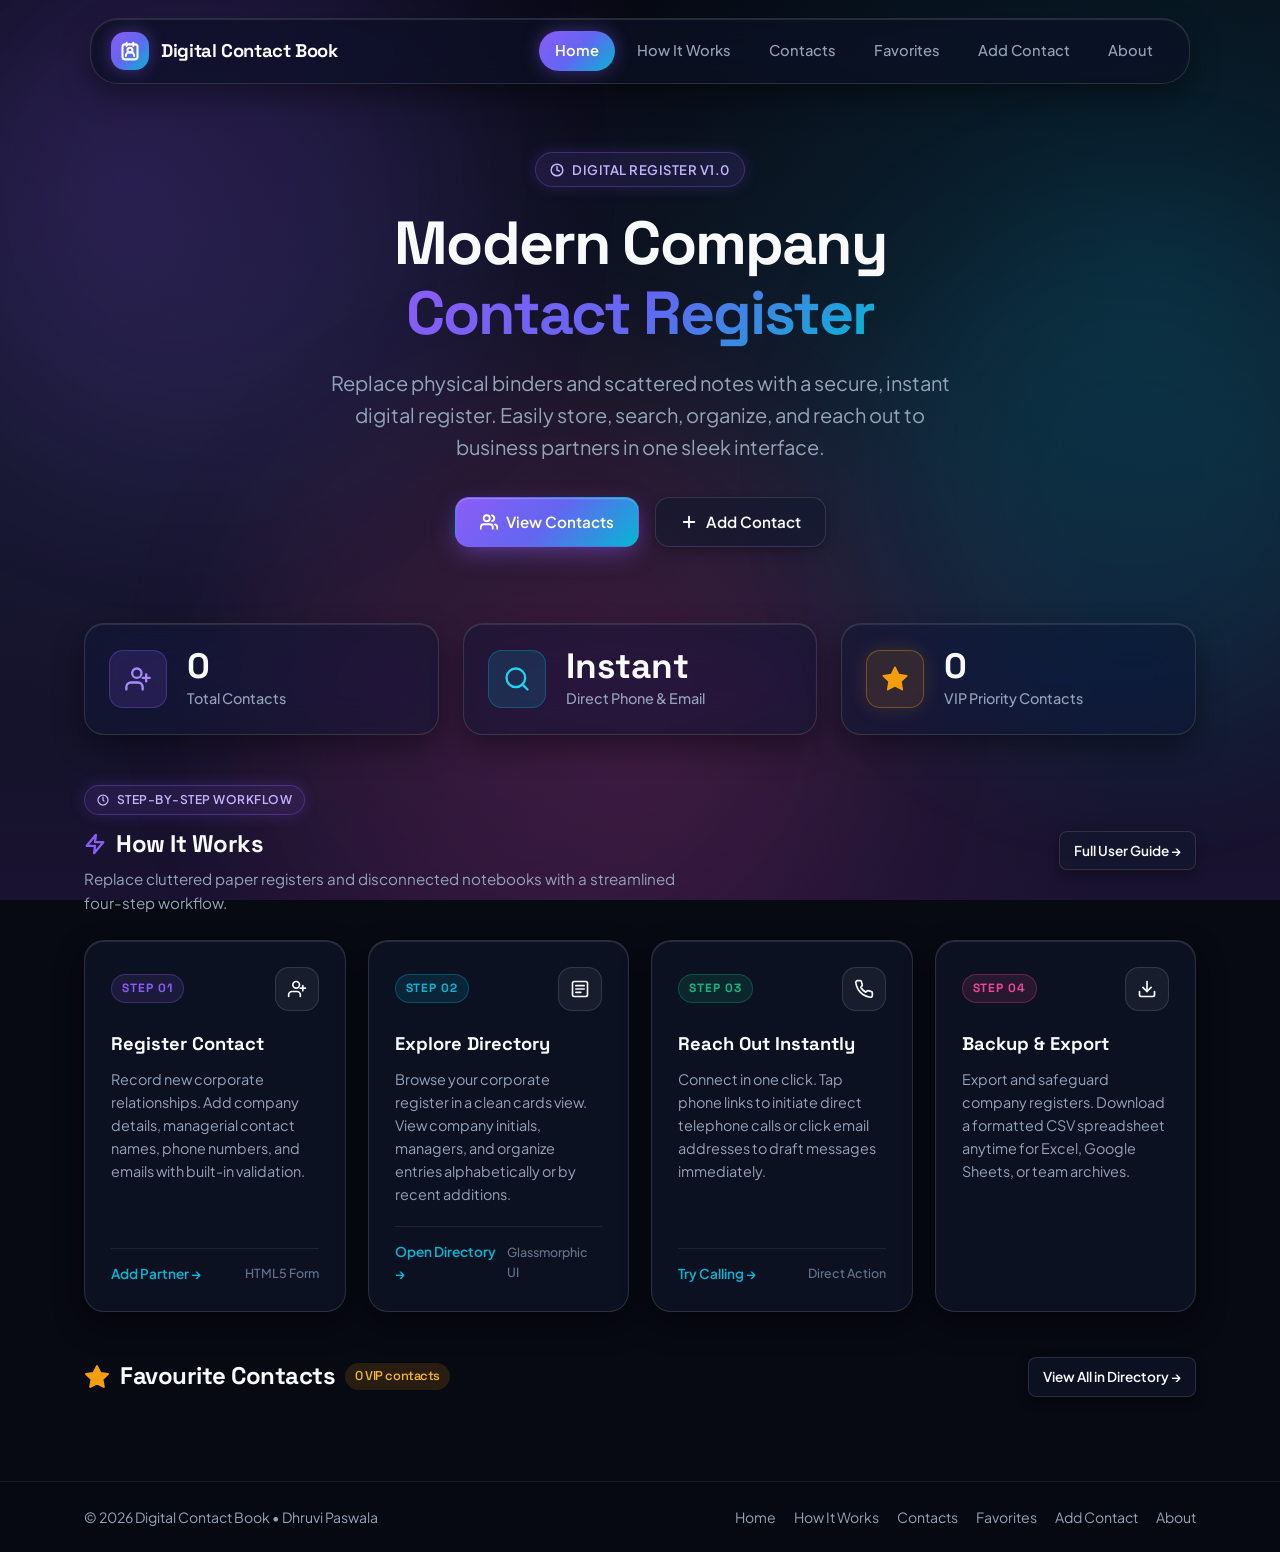
==== commit 99049a12: "Add files via upload" ====
--- a/index.html
+++ b/index.html
@@ -1,12 +1,15 @@
 <!DOCTYPE html>
 <html lang="en">
+
 <head>
   <meta charset="UTF-8">
   <meta name="viewport" content="width=device-width, initial-scale=1.0">
   <title>Digital Contact Book | Modern Corporate Register</title>
-  <meta name="description" content="Replace your company's physical contact register with an aesthetic, modern digital contact book.">
+  <meta name="description"
+    content="Replace your company's physical contact register with an aesthetic, modern digital contact book.">
   <link rel="stylesheet" href="css/style.css">
 </head>
+
 <body>
 
   <!-- Ambient Shifting Glow Mesh -->
@@ -17,14 +20,15 @@
   </div>
 
   <!-- Pure CSS Mobile Menu Toggle Checkbox -->
-  <input type="checkbox" id="mobile-toggle-check" class="mobile-toggle-check" aria-hidden="true">
+  <input type="checkbox" id="mobile-toggle-check" class="mobile-toggle-check" tabindex="-1">
 
   <!-- Sticky Glass Navigation Bar -->
   <div class="navbar-wrapper">
     <nav class="navbar" aria-label="Main Navigation">
       <a href="index.html" class="nav-brand">
         <div class="brand-icon">
-          <svg width="20" height="20" viewBox="0 0 24 24" fill="none" stroke="currentColor" stroke-width="2.5" stroke-linecap="round" stroke-linejoin="round">
+          <svg width="20" height="20" viewBox="0 0 24 24" fill="none" stroke="currentColor" stroke-width="2.5"
+            stroke-linecap="round" stroke-linejoin="round">
             <path d="M16 2v4"></path>
             <path d="M8 2v4"></path>
             <rect width="18" height="18" x="3" y="4" rx="3"></rect>
@@ -39,12 +43,14 @@
         <li><a href="index.html" class="nav-link active">Home</a></li>
         <li><a href="#how-it-works" class="nav-link">How It Works</a></li>
         <li><a href="pages/contacts.html" class="nav-link">Contacts</a></li>
+        <li><a href="pages/favourites.html" class="nav-link">Favorites</a></li>
         <li><a href="pages/add-contact.html" class="nav-link">Add Contact</a></li>
         <li><a href="pages/about.html" class="nav-link">About</a></li>
       </ul>
 
       <label for="mobile-toggle-check" class="mobile-toggle" aria-label="Toggle Navigation Menu">
-        <svg width="22" height="22" viewBox="0 0 24 24" fill="none" stroke="currentColor" stroke-width="2" stroke-linecap="round" stroke-linejoin="round">
+        <svg width="22" height="22" viewBox="0 0 24 24" fill="none" stroke="currentColor" stroke-width="2"
+          stroke-linecap="round" stroke-linejoin="round">
           <line x1="4" y1="6" x2="20" y2="6"></line>
           <line x1="4" y1="12" x2="20" y2="12"></line>
           <line x1="4" y1="18" x2="20" y2="18"></line>
@@ -58,6 +64,7 @@
     <a href="index.html" class="nav-link active">Home</a>
     <a href="#how-it-works" class="nav-link">How It Works</a>
     <a href="pages/contacts.html" class="nav-link">Contacts</a>
+    <a href="pages/favourites.html" class="nav-link">Favorites</a>
     <a href="pages/add-contact.html" class="nav-link">Add Contact</a>
     <a href="pages/about.html" class="nav-link">About</a>
   </div>
@@ -69,7 +76,8 @@
       <!-- Hero Section -->
       <section class="hero-section fade-in">
         <div class="hero-pill">
-          <svg width="14" height="14" viewBox="0 0 24 24" fill="none" stroke="currentColor" stroke-width="2.5" stroke-linecap="round" stroke-linejoin="round">
+          <svg width="14" height="14" viewBox="0 0 24 24" fill="none" stroke="currentColor" stroke-width="2.5"
+            stroke-linecap="round" stroke-linejoin="round">
             <circle cx="12" cy="12" r="10"></circle>
             <polyline points="12 6 12 12 16 14"></polyline>
           </svg>
@@ -79,11 +87,13 @@
           Modern Company <br><span class="gradient-text">Contact Register</span>
         </h1>
         <p class="hero-subtitle">
-          Replace physical binders and scattered notes with a secure, instant digital register. Easily store, search, organize, and reach out to business partners in one sleek interface.
+          Replace physical binders and scattered notes with a secure, instant digital register. Easily store, search,
+          organize, and reach out to business partners in one sleek interface.
         </p>
         <div class="hero-actions">
           <a href="pages/contacts.html" class="btn btn-primary">
-            <svg width="18" height="18" viewBox="0 0 24 24" fill="none" stroke="currentColor" stroke-width="2.5" stroke-linecap="round" stroke-linejoin="round">
+            <svg width="18" height="18" viewBox="0 0 24 24" fill="none" stroke="currentColor" stroke-width="2.5"
+              stroke-linecap="round" stroke-linejoin="round">
               <path d="M17 21v-2a4 4 0 0 0-4-4H5a4 4 0 0 0-4 4v2"></path>
               <circle cx="9" cy="7" r="4"></circle>
               <path d="M23 21v-2a4 4 0 0 0-3-3.87"></path>
@@ -92,7 +102,8 @@
             View Contacts
           </a>
           <a href="pages/add-contact.html" class="btn btn-glass">
-            <svg width="18" height="18" viewBox="0 0 24 24" fill="none" stroke="currentColor" stroke-width="2.5" stroke-linecap="round" stroke-linejoin="round">
+            <svg width="18" height="18" viewBox="0 0 24 24" fill="none" stroke="currentColor" stroke-width="2.5"
+              stroke-linecap="round" stroke-linejoin="round">
               <line x1="12" y1="5" x2="12" y2="19"></line>
               <line x1="5" y1="12" x2="19" y2="12"></line>
             </svg>
@@ -103,9 +114,10 @@
 
       <!-- Dashboard Highlights & Total Count -->
       <section class="stats-grid" aria-label="Register Statistics">
-        <div class="glass-panel glass-panel-hover stat-card">
+        <a class="glass-panel glass-panel-hover stat-card" href="./pages/contacts.html">
           <div class="stat-icon">
-            <svg width="28" height="28" viewBox="0 0 24 24" fill="none" stroke="currentColor" stroke-width="2" stroke-linecap="round" stroke-linejoin="round">
+            <svg width="28" height="28" viewBox="0 0 24 24" fill="none" stroke="currentColor" stroke-width="2"
+              stroke-linecap="round" stroke-linejoin="round">
               <path d="M16 21v-2a4 4 0 0 0-4-4H6a4 4 0 0 0-4 4v2"></path>
               <circle cx="11" cy="7" r="4"></circle>
               <line x1="19" y1="8" x2="19" y2="14"></line>
@@ -114,13 +126,14 @@
           </div>
           <div class="stat-meta">
             <span class="stat-val" id="total-contacts-count">5</span>
-            <span class="stat-desc">Total Active Contacts</span>
-          </div>
-        </div>
+            <span class="stat-desc">Total Contacts</span>
+          </div>
+        </a>
 
         <div class="glass-panel glass-panel-hover stat-card">
           <div class="stat-icon cyan">
-            <svg width="28" height="28" viewBox="0 0 24 24" fill="none" stroke="currentColor" stroke-width="2" stroke-linecap="round" stroke-linejoin="round">
+            <svg width="28" height="28" viewBox="0 0 24 24" fill="none" stroke="currentColor" stroke-width="2"
+              stroke-linecap="round" stroke-linejoin="round">
               <circle cx="11" cy="11" r="8"></circle>
               <line x1="21" y1="21" x2="16.65" y2="16.65"></line>
             </svg>
@@ -131,18 +144,17 @@
           </div>
         </div>
 
-        <div class="glass-panel glass-panel-hover stat-card">
-          <div class="stat-icon pink">
-            <svg width="28" height="28" viewBox="0 0 24 24" fill="none" stroke="currentColor" stroke-width="2" stroke-linecap="round" stroke-linejoin="round">
-              <rect width="18" height="18" x="3" y="3" rx="2"></rect>
-              <path d="m9 12 2 2 4-4"></path>
-            </svg>
-          </div>
-          <div class="stat-meta">
-            <span class="stat-val">100%</span>
-            <span class="stat-desc">Pure HTML &amp; CSS</span>
-          </div>
-        </div>
+        <a href="pages/favourites.html"class="glass-panel glass-panel-hover stat-card" style="text-decoration: none; color: inherit;">
+          <div class="stat-icon amber">
+            <svg width="28" height="28" viewBox="0 0 24 24" fill="#f59e0b" stroke="#f59e0b" stroke-width="1.5" stroke-linecap="round" stroke-linejoin="round">
+              <polygon points="12 2 15.09 8.26 22 9.27 17 14.14 18.18 21.02 12 17.77 5.82 21.02 7 14.14 2 9.27 8.91 8.26 12 2"></polygon>
+            </svg>
+          </div>
+          <div class="stat-meta" >
+            <span class="stat-val" id="stat-card" >3</span>
+            <span class="stat-desc">VIP Priority Contacts</span>
+          </div>
+        </a>
       </section>
 
       <!-- How It Works Section -->
@@ -150,14 +162,16 @@
         <div class="section-header">
           <div>
             <div class="hero-pill" style="margin-bottom: 10px; font-size: 0.75rem; padding: 4px 12px;">
-              <svg width="12" height="12" viewBox="0 0 24 24" fill="none" stroke="currentColor" stroke-width="2.5" stroke-linecap="round" stroke-linejoin="round">
+              <svg width="12" height="12" viewBox="0 0 24 24" fill="none" stroke="currentColor" stroke-width="2.5"
+                stroke-linecap="round" stroke-linejoin="round">
                 <circle cx="12" cy="12" r="10"></circle>
                 <polyline points="12 6 12 12 14 14"></polyline>
               </svg>
               Step-by-Step Workflow
             </div>
             <h2 class="section-title">
-              <svg width="22" height="22" viewBox="0 0 24 24" fill="none" stroke="currentColor" stroke-width="2.5" stroke-linecap="round" stroke-linejoin="round" style="color: var(--accent-violet);">
+              <svg width="22" height="22" viewBox="0 0 24 24" fill="none" stroke="currentColor" stroke-width="2.5"
+                stroke-linecap="round" stroke-linejoin="round" style="color: var(--accent-violet);">
                 <polygon points="13 2 3 14 12 14 11 22 21 10 12 10 13 2"></polygon>
               </svg>
               How It Works
@@ -179,7 +193,8 @@
               <div class="step-top-row">
                 <span class="step-number-pill">Step 01</span>
                 <div class="step-icon-box">
-                  <svg width="20" height="20" viewBox="0 0 24 24" fill="none" stroke="currentColor" stroke-width="2" stroke-linecap="round" stroke-linejoin="round">
+                  <svg width="20" height="20" viewBox="0 0 24 24" fill="none" stroke="currentColor" stroke-width="2"
+                    stroke-linecap="round" stroke-linejoin="round">
                     <path d="M16 21v-2a4 4 0 0 0-4-4H6a4 4 0 0 0-4 4v2"></path>
                     <circle cx="11" cy="7" r="4"></circle>
                     <line x1="19" y1="8" x2="19" y2="14"></line>
@@ -189,7 +204,8 @@
               </div>
               <h3 class="step-title">Register Contact</h3>
               <p class="step-desc">
-                Record new corporate relationships. Add company details, managerial contact names, phone numbers, and emails with built-in validation.
+                Record new corporate relationships. Add company details, managerial contact names, phone numbers, and
+                emails with built-in validation.
               </p>
             </div>
             <div class="step-footer">
@@ -202,9 +218,12 @@
           <div class="glass-panel glass-panel-hover step-card">
             <div>
               <div class="step-top-row">
-                <span class="step-number-pill" style="color: var(--accent-cyan); background: rgba(6, 182, 212, 0.12); border-color: rgba(6, 182, 212, 0.3);">Step 02</span>
+                <span class="step-number-pill"
+                  style="color: var(--accent-cyan); background: rgba(6, 182, 212, 0.12); border-color: rgba(6, 182, 212, 0.3);">Step
+                  02</span>
                 <div class="step-icon-box">
-                  <svg width="20" height="20" viewBox="0 0 24 24" fill="none" stroke="currentColor" stroke-width="2" stroke-linecap="round" stroke-linejoin="round">
+                  <svg width="20" height="20" viewBox="0 0 24 24" fill="none" stroke="currentColor" stroke-width="2"
+                    stroke-linecap="round" stroke-linejoin="round">
                     <rect width="18" height="18" x="3" y="3" rx="2"></rect>
                     <path d="M7 8h10"></path>
                     <path d="M7 12h10"></path>
@@ -214,7 +233,8 @@
               </div>
               <h3 class="step-title">Explore Directory</h3>
               <p class="step-desc">
-                Browse your corporate register in a clean cards view. View company initials, managers, and organize entries alphabetically or by recent additions.
+                Browse your corporate register in a clean cards view. View company initials, managers, and organize
+                entries alphabetically or by recent additions.
               </p>
             </div>
             <div class="step-footer">
@@ -227,16 +247,22 @@
           <div class="glass-panel glass-panel-hover step-card">
             <div>
               <div class="step-top-row">
-                <span class="step-number-pill" style="color: var(--accent-emerald); background: rgba(16, 185, 129, 0.12); border-color: rgba(16, 185, 129, 0.3);">Step 03</span>
+                <span class="step-number-pill"
+                  style="color: var(--accent-emerald); background: rgba(16, 185, 129, 0.12); border-color: rgba(16, 185, 129, 0.3);">Step
+                  03</span>
                 <div class="step-icon-box">
-                  <svg width="20" height="20" viewBox="0 0 24 24" fill="none" stroke="currentColor" stroke-width="2" stroke-linecap="round" stroke-linejoin="round">
-                    <path d="M22 16.92v3a2 2 0 0 1-2.18 2 19.79 19.79 0 0 1-8.63-3.07 19.5 19.5 0 0 1-6-6 19.79 19.79 0 0 1-3.07-8.67A2 2 0 0 1 4.11 2h3a2 2 0 0 1 2 1.72 12.84 12.84 0 0 0 .7 2.81 2 2 0 0 1-.45 2.11L8.09 9.91a16 16 0 0 0 6 6l1.27-1.27a2 2 0 0 1 2.11-.45 12.84 12.84 0 0 0 2.81.7A2 2 0 0 1 22 16.92z"></path>
+                  <svg width="20" height="20" viewBox="0 0 24 24" fill="none" stroke="currentColor" stroke-width="2"
+                    stroke-linecap="round" stroke-linejoin="round">
+                    <path
+                      d="M22 16.92v3a2 2 0 0 1-2.18 2 19.79 19.79 0 0 1-8.63-3.07 19.5 19.5 0 0 1-6-6 19.79 19.79 0 0 1-3.07-8.67A2 2 0 0 1 4.11 2h3a2 2 0 0 1 2 1.72 12.84 12.84 0 0 0 .7 2.81 2 2 0 0 1-.45 2.11L8.09 9.91a16 16 0 0 0 6 6l1.27-1.27a2 2 0 0 1 2.11-.45 12.84 12.84 0 0 0 2.81.7A2 2 0 0 1 22 16.92z">
+                    </path>
                   </svg>
                 </div>
               </div>
               <h3 class="step-title">Reach Out Instantly</h3>
               <p class="step-desc">
-                Connect in one click. Tap phone links to initiate direct telephone calls or click email addresses to draft messages immediately.
+                Connect in one click. Tap phone links to initiate direct telephone calls or click email addresses to
+                draft messages immediately.
               </p>
             </div>
             <div class="step-footer">
@@ -249,9 +275,12 @@
           <div class="glass-panel glass-panel-hover step-card">
             <div>
               <div class="step-top-row">
-                <span class="step-number-pill" style="color: var(--accent-pink); background: rgba(236, 72, 153, 0.12); border-color: rgba(236, 72, 153, 0.3);">Step 04</span>
+                <span class="step-number-pill"
+                  style="color: var(--accent-pink); background: rgba(236, 72, 153, 0.12); border-color: rgba(236, 72, 153, 0.3);">Step
+                  04</span>
                 <div class="step-icon-box">
-                  <svg width="20" height="20" viewBox="0 0 24 24" fill="none" stroke="currentColor" stroke-width="2" stroke-linecap="round" stroke-linejoin="round">
+                  <svg width="20" height="20" viewBox="0 0 24 24" fill="none" stroke="currentColor" stroke-width="2"
+                    stroke-linecap="round" stroke-linejoin="round">
                     <path d="M21 15v4a2 2 0 0 1-2 2H5a2 2 0 0 1-2-2v-4"></path>
                     <polyline points="7 10 12 15 17 10"></polyline>
                     <line x1="12" y1="15" x2="12" y2="3"></line>
@@ -260,12 +289,9 @@
               </div>
               <h3 class="step-title">Backup & Export</h3>
               <p class="step-desc">
-                Export and safeguard company registers. Download a formatted CSV spreadsheet anytime for Excel, Google Sheets, or team archives.
+                Export and safeguard company registers. Download a formatted CSV spreadsheet anytime for Excel, Google
+                Sheets, or team archives.
               </p>
-            </div>
-            <div class="step-footer">
-              <a href="contacts.csv" download="contacts.csv" class="step-link">Download CSV &rarr;</a>
-              <span class="step-tag-pill">Offline Ready</span>
             </div>
           </div>
 
@@ -275,143 +301,22 @@
       <!-- Recent Contacts Section -->
       <section style="margin-top: 40px;">
         <div class="section-header">
-          <h2 class="section-title">
-            <svg width="22" height="22" viewBox="0 0 24 24" fill="none" stroke="currentColor" stroke-width="2.5" stroke-linecap="round" stroke-linejoin="round" style="color: var(--accent-cyan);">
-              <polyline points="22 12 18 12 15 21 9 3 6 12 2 12"></polyline>
-            </svg>
-            Recently Added Entries
-            <span class="section-badge">Latest 3</span>
-          </h2>
-          <a href="pages/contacts.html" class="btn btn-sm btn-glass">
+          <h1 class="section-title">
+            <svg width="26" height="26" viewBox="0 0 24 24" fill="#f59e0b" stroke="#f59e0b" stroke-width="2" stroke-linecap="round" stroke-linejoin="round" style="color: var(--accent-amber);">
+              <polygon points="12 2 15.09 8.26 22 9.27 17 14.14 18.18 21.02 12 17.77 5.82 21.02 7 14.14 2 9.27 8.91 8.26 12 2"></polygon>
+            </svg>
+            Favourite Contacts
+            <span class="section-badge" id="home-section-badge" style="background: rgba(245, 158, 11, 0.14); color: #fbbf24; border-color: rgba(245, 158, 11, 0.35);">
+              <!-- count contact  -->
+            </span>
+          </h1>
+          <a href="pages/favourites.html" class="btn btn-sm btn-glass">
             View All in Directory &rarr;
           </a>
         </div>
 
         <!-- Static Grid of 3 Most Recent Contacts -->
-        <div class="cards-grid" id="recent-contacts-list">
-          
-          <!-- Contact 1 -->
-          <article class="glass-panel glass-panel-hover contact-card">
-            <div>
-              <div class="card-header-row">
-                <div class="company-avatar-badge" style="background: linear-gradient(135deg, hsl(35, 80%, 55%) 0%, hsl(80, 85%, 48%) 100%);">
-                  SE
-                </div>
-                <div class="card-titles">
-                  <h3 class="card-company-name" title="Solaria Energy Systems">Solaria Energy Systems</h3>
-                  <div class="card-manager-name">
-                    <svg width="14" height="14" viewBox="0 0 24 24" fill="none" stroke="currentColor" stroke-width="2" stroke-linecap="round" stroke-linejoin="round"><path d="M20 21v-2a4 4 0 0 0-4-4H8a4 4 0 0 0-4 4v2"></path><circle cx="12" cy="7" r="4"></circle></svg>
-                    <span>Amara Patel</span>
-                  </div>
-                </div>
-              </div>
-
-              <div class="card-contact-list">
-                <div class="contact-item-row">
-                  <div class="item-left">
-                    <svg width="14" height="14" viewBox="0 0 24 24" fill="none" stroke="currentColor" stroke-width="2" stroke-linecap="round" stroke-linejoin="round"><path d="M22 16.92v3a2 2 0 0 1-2.18 2 19.79 19.79 0 0 1-8.63-3.07 19.5 19.5 0 0 1-6-6 19.79 19.79 0 0 1-3.07-8.67A2 2 0 0 1 4.11 2h3a2 2 0 0 1 2 1.72 12.84 12.84 0 0 0 .7 2.81 2 2 0 0 1-.45 2.11L8.09 9.91a16 16 0 0 0 6 6l1.27-1.27a2 2 0 0 1 2.11-.45 12.84 12.84 0 0 0 2.81.7A2 2 0 0 1 22 16.92z"></path></svg>
-                    <a href="tel:+15559613420" class="item-link" title="Call Solaria Energy Systems">+1 (555) 961-3420</a>
-                  </div>
-                </div>
-
-                <div class="contact-item-row">
-                  <div class="item-left">
-                    <svg width="14" height="14" viewBox="0 0 24 24" fill="none" stroke="currentColor" stroke-width="2" stroke-linecap="round" stroke-linejoin="round"><rect width="20" height="16" x="2" y="4" rx="2"></rect><path d="m22 7-8.97 5.7a1.94 1.94 0 0 1-2.06 0L2 7"></path></svg>
-                    <a href="mailto:amara.patel@solariaenergy.tech" class="item-link" title="Email Solaria Energy Systems">amara.patel@solariaenergy.tech</a>
-                  </div>
-                </div>
-              </div>
-            </div>
-
-            <div class="card-footer-row">
-              <a href="pages/edit-contact.html?id=c5" class="btn btn-sm btn-glass">
-                <svg width="14" height="14" viewBox="0 0 24 24" fill="none" stroke="currentColor" stroke-width="2" stroke-linecap="round" stroke-linejoin="round"><path d="M11 4H4a2 2 0 0 0-2 2v14a2 2 0 0 0 2 2h14a2 2 0 0 0 2-2v-7"></path><path d="M18.5 2.5a2.121 2.121 0 0 1 3 3L12 15l-4 1 1-4 9.5-9.5z"></path></svg>
-                Edit
-              </a>
-            </div>
-          </article>
-
-          <!-- Contact 2 -->
-          <article class="glass-panel glass-panel-hover contact-card">
-            <div>
-              <div class="card-header-row">
-                <div class="company-avatar-badge" style="background: linear-gradient(135deg, hsl(160, 80%, 55%) 0%, hsl(205, 85%, 48%) 100%);">
-                  VC
-                </div>
-                <div class="card-titles">
-                  <h3 class="card-company-name" title="Vanguard Cybersec Labs">Vanguard Cybersec Labs</h3>
-                  <div class="card-manager-name">
-                    <svg width="14" height="14" viewBox="0 0 24 24" fill="none" stroke="currentColor" stroke-width="2" stroke-linecap="round" stroke-linejoin="round"><path d="M20 21v-2a4 4 0 0 0-4-4H8a4 4 0 0 0-4 4v2"></path><circle cx="12" cy="7" r="4"></circle></svg>
-                    <span>David K. Miller</span>
-                  </div>
-                </div>
-              </div>
-
-              <div class="card-contact-list">
-                <div class="contact-item-row">
-                  <div class="item-left">
-                    <svg width="14" height="14" viewBox="0 0 24 24" fill="none" stroke="currentColor" stroke-width="2" stroke-linecap="round" stroke-linejoin="round"><path d="M22 16.92v3a2 2 0 0 1-2.18 2 19.79 19.79 0 0 1-8.63-3.07 19.5 19.5 0 0 1-6-6 19.79 19.79 0 0 1-3.07-8.67A2 2 0 0 1 4.11 2h3a2 2 0 0 1 2 1.72 12.84 12.84 0 0 0 .7 2.81 2 2 0 0 1-.45 2.11L8.09 9.91a16 16 0 0 0 6 6l1.27-1.27a2 2 0 0 1 2.11-.45 12.84 12.84 0 0 0 2.81.7A2 2 0 0 1 22 16.92z"></path></svg>
-                    <a href="tel:+15554128833" class="item-link" title="Call Vanguard Cybersec Labs">+1 (555) 412-8833</a>
-                  </div>
-                </div>
-
-                <div class="contact-item-row">
-                  <div class="item-left">
-                    <svg width="14" height="14" viewBox="0 0 24 24" fill="none" stroke="currentColor" stroke-width="2" stroke-linecap="round" stroke-linejoin="round"><rect width="20" height="16" x="2" y="4" rx="2"></rect><path d="m22 7-8.97 5.7a1.94 1.94 0 0 1-2.06 0L2 7"></path></svg>
-                    <a href="mailto:d.miller@vanguardcyber.net" class="item-link" title="Email Vanguard Cybersec Labs">d.miller@vanguardcyber.net</a>
-                  </div>
-                </div>
-              </div>
-            </div>
-
-            <div class="card-footer-row">
-              <a href="pages/edit-contact.html?id=c4" class="btn btn-sm btn-glass">
-                <svg width="14" height="14" viewBox="0 0 24 24" fill="none" stroke="currentColor" stroke-width="2" stroke-linecap="round" stroke-linejoin="round"><path d="M11 4H4a2 2 0 0 0-2 2v14a2 2 0 0 0 2 2h14a2 2 0 0 0 2-2v-7"></path><path d="M18.5 2.5a2.121 2.121 0 0 1 3 3L12 15l-4 1 1-4 9.5-9.5z"></path></svg>
-                Edit
-              </a>
-            </div>
-          </article>
-
-          <!-- Contact 3 -->
-          <article class="glass-panel glass-panel-hover contact-card">
-            <div>
-              <div class="card-header-row">
-                <div class="company-avatar-badge" style="background: linear-gradient(135deg, hsl(190, 80%, 55%) 0%, hsl(235, 85%, 48%) 100%);">
-                  HM
-                </div>
-                <div class="card-titles">
-                  <h3 class="card-company-name" title="Horizon Media Group">Horizon Media Group</h3>
-                  <div class="card-manager-name">
-                    <svg width="14" height="14" viewBox="0 0 24 24" fill="none" stroke="currentColor" stroke-width="2" stroke-linecap="round" stroke-linejoin="round"><path d="M20 21v-2a4 4 0 0 0-4-4H8a4 4 0 0 0-4 4v2"></path><circle cx="12" cy="7" r="4"></circle></svg>
-                    <span>Elena Rostova</span>
-                  </div>
-                </div>
-              </div>
-
-              <div class="card-contact-list">
-                <div class="contact-item-row">
-                  <div class="item-left">
-                    <svg width="14" height="14" viewBox="0 0 24 24" fill="none" stroke="currentColor" stroke-width="2" stroke-linecap="round" stroke-linejoin="round"><path d="M22 16.92v3a2 2 0 0 1-2.18 2 19.79 19.79 0 0 1-8.63-3.07 19.5 19.5 0 0 1-6-6 19.79 19.79 0 0 1-3.07-8.67A2 2 0 0 1 4.11 2h3a2 2 0 0 1 2 1.72 12.84 12.84 0 0 0 .7 2.81 2 2 0 0 1-.45 2.11L8.09 9.91a16 16 0 0 0 6 6l1.27-1.27a2 2 0 0 1 2.11-.45 12.84 12.84 0 0 0 2.81.7A2 2 0 0 1 22 16.92z"></path></svg>
-                    <a href="tel:+15557829014" class="item-link" title="Call Horizon Media Group">+1 (555) 782-9014</a>
-                  </div>
-                </div>
-
-                <div class="contact-item-row">
-                  <div class="item-left">
-                    <svg width="14" height="14" viewBox="0 0 24 24" fill="none" stroke="currentColor" stroke-width="2" stroke-linecap="round" stroke-linejoin="round"><rect width="20" height="16" x="2" y="4" rx="2"></rect><path d="m22 7-8.97 5.7a1.94 1.94 0 0 1-2.06 0L2 7"></path></svg>
-                    <a href="mailto:elena@horizonmedia.org" class="item-link" title="Email Horizon Media Group">elena@horizonmedia.org</a>
-                  </div>
-                </div>
-              </div>
-            </div>
-
-            <div class="card-footer-row">
-              <a href="pages/edit-contact.html?id=c3" class="btn btn-sm btn-glass">
-                <svg width="14" height="14" viewBox="0 0 24 24" fill="none" stroke="currentColor" stroke-width="2" stroke-linecap="round" stroke-linejoin="round"><path d="M11 4H4a2 2 0 0 0-2 2v14a2 2 0 0 0 2 2h14a2 2 0 0 0 2-2v-7"></path><path d="M18.5 2.5a2.121 2.121 0 0 1 3 3L12 15l-4 1 1-4 9.5-9.5z"></path></svg>
-                Edit
-              </a>
-            </div>
-          </article>
+        <div class="cards-grid" id="favourite-contacts-list">
 
         </div>
       </section>
@@ -426,11 +331,13 @@
         <a href="index.html">Home</a>
         <a href="#how-it-works">How It Works</a>
         <a href="pages/contacts.html">Contacts</a>
+        <a href="pages/favourites.html">Favorites</a>
         <a href="pages/add-contact.html">Add Contact</a>
         <a href="pages/about.html">About</a>
       </div>
     </div>
   </footer>
-
+  <script src="./js/home-section.js"></script>
 </body>
+
 </html>
--- a/css/style.css
+++ b/css/style.css
@@ -14,7 +14,7 @@
   --bg-dark: #070913;
   --bg-gradient-1: #0f1424;
   --bg-gradient-2: #191230;
-  
+
   --glass-nav: rgba(12, 16, 33, 0.75);
   --glass-card: rgba(18, 24, 46, 0.6);
   --glass-card-hover: rgba(26, 34, 64, 0.75);
@@ -57,7 +57,9 @@
 }
 
 /* --- Base & Reset --- */
-*, *::before, *::after {
+*,
+*::before,
+*::after {
   box-sizing: border-box;
   margin: 0;
   padding: 0;
@@ -72,7 +74,7 @@
 body {
   font-family: var(--font-body);
   background-color: var(--bg-dark);
-  background-image: 
+  background-image:
     radial-gradient(circle at 10% 20%, rgba(139, 92, 246, 0.16), transparent 40%),
     radial-gradient(circle at 90% 30%, rgba(6, 182, 212, 0.14), transparent 45%),
     radial-gradient(circle at 50% 80%, rgba(236, 72, 153, 0.12), transparent 50%),
@@ -85,6 +87,10 @@
   flex-direction: column;
   position: relative;
   overflow-x: hidden;
+}
+
+a {
+  text-decoration: none;
 }
 
 /* Shifting Ambient Aurora Mesh */
@@ -132,24 +138,45 @@
 }
 
 @keyframes floatOrb1 {
-  0% { transform: translate(0, 0) scale(1); }
-  100% { transform: translate(120px, 140px) scale(1.15); }
+  0% {
+    transform: translate(0, 0) scale(1);
+  }
+
+  100% {
+    transform: translate(120px, 140px) scale(1.15);
+  }
 }
 
 @keyframes floatOrb2 {
-  0% { transform: translate(0, 0) scale(1); }
-  100% { transform: translate(-140px, 80px) scale(0.95); }
+  0% {
+    transform: translate(0, 0) scale(1);
+  }
+
+  100% {
+    transform: translate(-140px, 80px) scale(0.95);
+  }
 }
 
 @keyframes floatOrb3 {
-  0% { transform: translate(0, 0) scale(1); }
-  100% { transform: translate(80px, -120px) scale(1.1); }
+  0% {
+    transform: translate(0, 0) scale(1);
+  }
+
+  100% {
+    transform: translate(80px, -120px) scale(1.1);
+  }
 }
 
 /* Respect Reduced Motion */
 @media (prefers-reduced-motion: reduce) {
-  .glow-orb { animation: none !important; }
-  * { animation-duration: 0.001ms !important; transition-duration: 0.001ms !important; }
+  .glow-orb {
+    animation: none !important;
+  }
+
+  * {
+    animation-duration: 0.001ms !important;
+    transition-duration: 0.001ms !important;
+  }
 }
 
 /* --- Container & Layout --- */
@@ -262,6 +289,8 @@
 .mobile-toggle-check {
   position: absolute;
   opacity: 0;
+  width: 1px;
+  height: 1px;
   pointer-events: none;
 }
 
@@ -297,7 +326,7 @@
 }
 
 .mobile-menu.open,
-.mobile-toggle-check:checked ~ .mobile-menu {
+.mobile-toggle-check:checked~.mobile-menu {
   display: flex;
 }
 
@@ -572,7 +601,7 @@
 
 .search-wrap {
   position: relative;
-  flex: 1 1 320px;
+  flex: 1;
 }
 
 .search-icon-svg {
@@ -766,10 +795,30 @@
   display: flex;
   align-items: center;
   justify-content: flex-end;
+  flex-wrap: wrap;
   gap: 8px;
   padding-top: 16px;
   border-top: 1px solid var(--border-subtle);
   margin-top: auto;
+}
+
+.btn-view-details {
+  background: rgba(139, 92, 246, 0.12);
+  border: 1px solid rgba(139, 92, 246, 0.35);
+  color: #c4b5fd;
+  display: inline-flex;
+  align-items: center;
+  gap: 6px;
+  text-decoration: none;
+  transition: all var(--transition-fast);
+}
+
+.btn-view-details:hover {
+  background: rgba(139, 92, 246, 0.25);
+  border-color: rgba(139, 92, 246, 0.6);
+  color: #ffffff;
+  box-shadow: 0 0 16px rgba(139, 92, 246, 0.35);
+  transform: translateY(-2px);
 }
 
 /* --- Forms & Validation --- */
@@ -1069,7 +1118,8 @@
   text-align: left;
 }
 
-.comparison-table th, .comparison-table td {
+.comparison-table th,
+.comparison-table td {
   padding: 16px 20px;
   border-bottom: 1px solid var(--border-subtle);
   font-size: 0.92rem;
@@ -1181,13 +1231,27 @@
 }
 
 @keyframes toastIn {
-  from { opacity: 0; transform: translateY(16px) scale(0.96); }
-  to { opacity: 1; transform: translateY(0) scale(1); }
+  from {
+    opacity: 0;
+    transform: translateY(16px) scale(0.96);
+  }
+
+  to {
+    opacity: 1;
+    transform: translateY(0) scale(1);
+  }
 }
 
 @keyframes toastOut {
-  from { opacity: 1; transform: translateY(0) scale(1); }
-  to { opacity: 0; transform: translateY(16px) scale(0.96); }
+  from {
+    opacity: 1;
+    transform: translateY(0) scale(1);
+  }
+
+  to {
+    opacity: 0;
+    transform: translateY(16px) scale(0.96);
+  }
 }
 
 /* --- Footer --- */
@@ -1227,8 +1291,15 @@
 
 /* --- Animations --- */
 @keyframes fadeInUp {
-  from { opacity: 0; transform: translateY(16px); }
-  to { opacity: 1; transform: translateY(0); }
+  from {
+    opacity: 0;
+    transform: translateY(16px);
+  }
+
+  to {
+    opacity: 1;
+    transform: translateY(0);
+  }
 }
 
 .fade-in {
@@ -1237,16 +1308,724 @@
 
 /* --- Responsive Media Queries --- */
 @media (max-width: 768px) {
-  .nav-links { display: none; }
-  .mobile-toggle { display: flex; }
-  .navbar { height: 60px; padding: 0 16px; }
-  .main-content { padding-top: 92px; padding-bottom: 40px; }
-  .hero-section { padding: 24px 0 20px; }
-  .stats-grid { grid-template-columns: 1fr; }
-  .cards-grid { grid-template-columns: 1fr; }
-  .steps-grid { grid-template-columns: 1fr; }
-  .form-box { padding: 24px 18px; }
-  .toolbar { flex-direction: column; align-items: stretch; }
-  .footer-inner { flex-direction: column; text-align: center; }
-}
-
+  .nav-links {
+    display: none;
+  }
+
+  .mobile-toggle {
+    display: flex;
+  }
+
+  .navbar {
+    height: 60px;
+    padding: 0 16px;
+  }
+
+  .main-content {
+    padding-top: 92px;
+    padding-bottom: 40px;
+  }
+
+  .hero-section {
+    padding: 24px 0 20px;
+  }
+
+  .stats-grid {
+    grid-template-columns: 1fr;
+  }
+
+  .cards-grid {
+    grid-template-columns: 1fr;
+  }
+
+  .steps-grid {
+    grid-template-columns: 1fr;
+  }
+
+  .form-box {
+    padding: 24px 18px;
+  }
+
+  .toolbar {
+    flex-direction: column;
+    align-items: stretch;
+  }
+
+  .footer-inner {
+    flex-direction: column;
+    text-align: center;
+  }
+}
+.errorMassage {
+  border-color: #f43f5e;
+}
+/* ===================================================================
+   Pure-CSS Favorites Architecture & Star Toggle
+   =================================================================== */
+
+/* Amber Stat Icon for Home Dashboard */
+.stat-icon.amber {
+  background: rgba(245, 158, 11, 0.12);
+  border-color: rgba(245, 158, 11, 0.35);
+  color: #f59e0b;
+  box-shadow: 0 0 20px rgba(245, 158, 11, 0.15);
+}
+
+/* Accessible Visually Hidden Checkbox for Pure-CSS State Toggle */
+.fav-checkbox {
+  position: absolute;
+  opacity: 0;
+  width: 0;
+  height: 0;
+  pointer-events: none;
+}
+
+/* 36x36px Glassmorphic Star Toggle Button in .card-header-row */
+.fav-star-btn {
+  width: 36px;
+  height: 36px;
+  border-radius: var(--radius-full);
+  background: rgba(255, 255, 255, 0.05);
+  border: 1px solid var(--border-glass);
+  display: inline-flex;
+  align-items: center;
+  justify-content: center;
+  cursor: pointer;
+  color: var(--text-dim);
+  transition: all var(--transition-fast);
+  flex-shrink: 0;
+  margin-left: auto;
+  user-select: none;
+}
+
+.fav-star-btn:hover {
+  background: rgba(245, 158, 11, 0.12);
+  border-color: rgba(245, 158, 11, 0.35);
+  color: #fbbf24;
+  transform: scale(1.08);
+}
+
+.fav-star-btn:focus-visible {
+  outline: 2px solid var(--accent-amber);
+  outline-offset: 2px;
+}
+
+.fav-star-btn svg {
+  transition: transform 0.35s cubic-bezier(0.175, 0.885, 0.32, 1.275), fill 0.25s ease, stroke 0.25s ease, filter 0.25s ease;
+  fill: none;
+  stroke: currentColor;
+}
+
+@keyframes starPop {
+  0% {
+    transform: scale(0.7);
+  }
+
+  50% {
+    transform: scale(1.3);
+  }
+
+  100% {
+    transform: scale(1);
+  }
+}
+
+/* VIP Micro-Badge */
+.vip-pill {
+  display: inline-flex;
+  align-items: center;
+  gap: 4px;
+  padding: 2px 8px;
+  border-radius: var(--radius-full);
+  background: rgba(245, 158, 11, 0.12);
+  border: 1px solid rgba(245, 158, 11, 0.3);
+  color: #fbbf24;
+  font-size: 0.7rem;
+  font-weight: 700;
+  letter-spacing: 0.04em;
+  text-transform: uppercase;
+  vertical-align: middle;
+}
+
+/* Subtle Golden/Violet Top-Edge Highlight for Starred Cards */
+.contact-card-active {
+  border-color: rgba(245, 158, 11, 0.35);
+  box-shadow: 0 16px 36px rgba(0, 0, 0, 0.45), 0 0 24px rgba(245, 158, 11, 0.12);
+  position: relative;
+}
+.contact-active1 {
+  content: '';
+  position: absolute;
+  top: 0;
+  left: 0;
+  right: 0;
+  height: 2px;
+  background: linear-gradient(90deg, #f59e0b, #fbbf24, #ec4899);
+  border-top-left-radius: inherit;
+  border-top-right-radius: inherit;
+}
+/* Active Checked State via Pure-CSS Sibling Combinator (+) */
+.ActiveChecked {
+  background: rgba(245, 158, 11, 0.18);
+  border-color: rgba(245, 158, 11, 0.5);
+  color: #f59e0b;
+  box-shadow: 0 0 16px rgba(245, 158, 11, 0.35);
+}
+.fav-checkbox-active {
+  fill: #f59e0b;
+  stroke: #f59e0b;
+  filter: drop-shadow(0 0 8px rgba(245, 158, 11, 0.6));
+  animation: starPop 0.35s cubic-bezier(0.175, 0.885, 0.32, 1.275);
+}
+
+#favourites-cards-grid .empty-state {
+  grid-column: 1 / -1;
+  width: 100%;
+  max-width: 100%;
+  display: flex;
+  flex-direction: column;
+  align-items: center;
+  justify-content: center;
+  text-align: center;
+  margin: 0 auto;
+  padding: 3rem 1.5rem;
+}
+
+#favourites-cards-grid .empty-text {
+  max-width: 480px;
+  margin-left: auto;
+  margin-right: auto;
+}
+.fav-star-btn svg.fav-checkbox-active,
+.ActiveChecked svg {
+  fill: #f59e0b !important;
+  stroke: #f59e0b !important;
+  filter: drop-shadow(0 0 8px rgba(245, 158, 11, 0.6));
+  animation: starPop 0.35s cubic-bezier(0.175, 0.885, 0.32, 1.275);
+}
+
+/* ===================================================================
+   Full Contact / Card Details View (Pure HTML5 + CSS3)
+   =================================================================== */
+
+.details-container {
+  max-width: 980px;
+  margin: 0 auto;
+  display: flex;
+  flex-direction: column;
+  gap: 24px;
+}
+
+/* 1. Header / Top Bar Area */
+.details-top-bar {
+  display: flex;
+  align-items: center;
+  justify-content: space-between;
+  gap: 16px;
+  flex-wrap: wrap;
+  margin-bottom: 4px;
+}
+
+.details-nav-actions {
+  display: flex;
+  align-items: center;
+  gap: 10px;
+}
+
+.details-fav-link {
+  border-color: rgba(245, 158, 11, 0.35);
+  color: #fbbf24;
+}
+
+.details-fav-link:hover {
+  border-color: rgba(245, 158, 11, 0.6);
+  background: rgba(245, 158, 11, 0.12);
+  color: #f59e0b;
+}
+
+.details-status-badges {
+  display: flex;
+  align-items: center;
+  gap: 10px;
+  flex-wrap: wrap;
+}
+
+.status-badge {
+  display: inline-flex;
+  align-items: center;
+  gap: 8px;
+  padding: 6px 14px;
+  border-radius: var(--radius-full);
+  font-size: 0.8rem;
+  font-weight: 600;
+  letter-spacing: 0.03em;
+}
+
+.status-active {
+  background: rgba(16, 185, 129, 0.12);
+  border: 1px solid rgba(16, 185, 129, 0.3);
+  color: #34d399;
+}
+
+.status-dot {
+  width: 7px;
+  height: 7px;
+  border-radius: 50%;
+  background: #10b981;
+  box-shadow: 0 0 8px #10b981;
+}
+
+.record-id-pill {
+  font-family: var(--font-heading);
+  font-size: 0.90rem;
+  padding: 6px 12px;
+  border-radius: var(--radius-full);
+  background: rgba(255, 255, 255, 0.05);
+  border: 1px solid var(--border-glass);
+  color: var(--text-dim);
+  font-weight:600;
+}
+
+/* 2. Profile / Primary Identity Hero Card */
+.details-hero-card {
+  padding: 32px 36px;
+  position: relative;
+  overflow: hidden;
+}
+
+.details-hero-card::before {
+  content: '';
+  position: absolute;
+  top: 0;
+  left: 0;
+  right: 0;
+  height: 3px;
+  background: var(--gradient-primary);
+}
+
+.details-hero-inner {
+  display: flex;
+  align-items: center;
+  gap: 28px;
+  flex-wrap: wrap;
+}
+
+.details-avatar-wrapper {
+  position: relative;
+  flex-shrink: 0;
+}
+
+.details-avatar-lg {
+  width: 96px;
+  height: 96px;
+  border-radius: var(--radius-xl);
+  display: flex;
+  align-items: center;
+  justify-content: center;
+  font-family: var(--font-heading);
+  font-size: 2.2rem;
+  font-weight: 800;
+  color: #ffffff;
+  box-shadow: 0 10px 28px rgba(0, 0, 0, 0.45);
+  text-shadow: 0 2px 4px rgba(0, 0, 0, 0.4);
+}
+
+.avatar-verified-badge {
+  position: absolute;
+  bottom: -4px;
+  right: -4px;
+  width: 28px;
+  height: 28px;
+  border-radius: 50%;
+  background: var(--accent-cyan);
+  color: #070913;
+  display: flex;
+  align-items: center;
+  justify-content: center;
+  border: 3px solid var(--bg-dark);
+  box-shadow: 0 0 12px rgba(6, 182, 212, 0.6);
+}
+
+.details-profile-content {
+  flex: 1;
+  min-width: 240px;
+}
+
+.details-name-row {
+  display: flex;
+  align-items: center;
+  gap: 14px;
+  flex-wrap: wrap;
+  margin-bottom: 6px;
+}
+
+.details-name {
+  font-family: var(--font-heading);
+  font-size: 1.85rem;
+  font-weight: 700;
+  color: var(--text-main);
+  letter-spacing: -0.02em;
+  line-height: 1.2;
+}
+
+.details-company-role {
+  display: flex;
+  align-items: center;
+  gap: 8px;
+  flex-wrap: wrap;
+  color: var(--text-muted);
+  font-size: 0.98rem;
+  margin-bottom: 14px;
+}
+
+.details-role-title {
+  color: var(--accent-cyan);
+  font-weight: 600;
+}
+
+.details-bullet {
+  color: var(--text-dim);
+}
+
+.details-company-name {
+  color: var(--text-main);
+  font-weight: 500;
+}
+
+.details-tags-row {
+  display: flex;
+  gap: 8px;
+  flex-wrap: wrap;
+}
+
+.tag-pill {
+  font-size: 0.76rem;
+  font-weight: 600;
+  padding: 3px 10px;
+  border-radius: var(--radius-full);
+  letter-spacing: 0.02em;
+}
+
+.tag-purple {
+  background: rgba(139, 92, 246, 0.14);
+  border: 1px solid rgba(139, 92, 246, 0.35);
+  color: #c4b5fd;
+}
+
+.tag-cyan {
+  background: rgba(6, 182, 212, 0.14);
+  border: 1px solid rgba(6, 182, 212, 0.35);
+  color: #67e8f9;
+}
+
+.tag-emerald {
+  background: rgba(16, 185, 129, 0.14);
+  border: 1px solid rgba(16, 185, 129, 0.35);
+  color: #6ee7b7;
+}
+
+.tag-gray {
+  background: rgba(255, 255, 255, 0.05);
+  border: 1px solid var(--border-glass);
+  color: var(--text-muted);
+}
+
+.details-hero-quick-actions {
+  display: flex;
+  flex-direction: column;
+  gap: 10px;
+  margin-left: auto;
+  align-self: center;
+}
+
+/* 3. Sections Grid (Modular 2-Column Info Blocks) */
+.details-sections-grid {
+  display: grid;
+  grid-template-columns: repeat(1, 1fr);
+  gap: 20px;
+}
+
+.details-section-card {
+  padding: 24px;
+  border-radius: var(--radius-lg);
+}
+
+.details-card-title {
+  font-family: var(--font-heading);
+  font-size: 1.08rem;
+  font-weight: 700;
+  color: var(--text-main);
+  display: flex;
+  align-items: center;
+  gap: 10px;
+  margin-bottom: 18px;
+  padding-bottom: 12px;
+  border-bottom: 1px solid var(--border-subtle);
+}
+
+.details-icon-wrap {
+  width: 34px;
+  height: 34px;
+  border-radius: var(--radius-md);
+  display: inline-flex;
+  align-items: center;
+  justify-content: center;
+  flex-shrink: 0;
+}
+
+.icon-cyan {
+  background: rgba(6, 182, 212, 0.12);
+  color: #22d3ee;
+  border: 1px solid rgba(6, 182, 212, 0.25);
+}
+
+.icon-purple {
+  background: rgba(139, 92, 246, 0.12);
+  color: #a78bfa;
+  border: 1px solid rgba(139, 92, 246, 0.25);
+}
+
+.icon-emerald {
+  background: rgba(16, 185, 129, 0.12);
+  color: #34d399;
+  border: 1px solid rgba(16, 185, 129, 0.25);
+}
+
+.icon-pink {
+  background: rgba(236, 72, 153, 0.12);
+  color: #f472b6;
+  border: 1px solid rgba(236, 72, 153, 0.25);
+}
+
+.icon-amber {
+  background: rgba(245, 158, 11, 0.12);
+  color: #fbbf24;
+  border: 1px solid rgba(245, 158, 11, 0.25);
+}
+
+/* Info Lists */
+.details-info-list {
+  list-style: none;
+  display: flex;
+  flex-direction: column;
+  gap: 14px;
+}
+
+.details-info-item {
+  display: flex;
+  align-items: center;
+  justify-content: space-between;
+  gap: 12px;
+  padding: 10px 14px;
+  background: rgba(255, 255, 255, 0.02);
+  border: 1px solid var(--border-subtle);
+  border-radius: var(--radius-md);
+  transition: all var(--transition-fast);
+}
+
+.details-info-item:hover {
+  background: rgba(255, 255, 255, 0.05);
+  border-color: var(--border-glass);
+}
+
+.info-meta {
+  display: flex;
+  flex-direction: column;
+  gap: 2px;
+  min-width: 0;
+}
+
+.info-label {
+  font-size: 0.75rem;
+  font-weight: 600;
+  text-transform: uppercase;
+  letter-spacing: 0.04em;
+  color: var(--text-dim);
+}
+
+.info-link {
+  color: var(--text-main);
+  text-decoration: none;
+  font-size: 0.92rem;
+  font-weight: 500;
+  transition: color var(--transition-fast);
+  white-space: nowrap;
+  overflow: hidden;
+  text-overflow: ellipsis;
+}
+
+.info-link:hover,
+.info-link:focus-visible {
+  color: var(--accent-cyan);
+  text-decoration: underline;
+}
+
+.info-badge {
+  font-size: 0.72rem;
+  font-weight: 600;
+  padding: 2px 8px;
+  border-radius: var(--radius-sm);
+  background: rgba(255, 255, 255, 0.06);
+  color: var(--text-muted);
+  border: 1px solid var(--border-subtle);
+  white-space: nowrap;
+}
+
+/* Address Box */
+.details-address-box {
+  display: flex;
+  flex-direction: column;
+  gap: 6px;
+  padding: 14px 16px;
+  background: rgba(255, 255, 255, 0.02);
+  border: 1px solid var(--border-subtle);
+  border-radius: var(--radius-md);
+}
+
+.address-street {
+  font-size: 0.96rem;
+  font-weight: 600;
+  color: var(--text-main);
+}
+
+.address-city-state,
+.address-country {
+  font-size: 0.9rem;
+  color: var(--text-muted);
+}
+
+.address-footer-row {
+  display: flex;
+  align-items: center;
+  justify-content: space-between;
+  margin-top: 10px;
+  padding-top: 10px;
+  border-top: 1px solid var(--border-subtle);
+}
+
+.address-map-link {
+  display: inline-flex;
+  align-items: center;
+  gap: 5px;
+  font-size: 0.82rem;
+  font-weight: 600;
+  color: var(--accent-cyan);
+  text-decoration: none;
+  transition: gap var(--transition-fast), color var(--transition-fast);
+}
+
+.address-map-link:hover {
+  gap: 8px;
+  color: #67e8f9;
+}
+
+/* Section E: Notes / Bio Card */
+.details-notes-card {
+  padding: 26px 30px;
+  border-radius: var(--radius-lg);
+}
+
+.details-bio-content {
+  font-size: 0.94rem;
+  color: var(--text-muted);
+  line-height: 1.7;
+}
+
+/* Section F: Additional Metadata Card */
+.details-meta-card {
+  padding: 20px 28px;
+  border-radius: var(--radius-lg);
+  background: rgba(18, 24, 46, 0.45);
+}
+
+.details-meta-grid {
+  display: grid;
+  grid-template-columns: repeat(4, 1fr);
+  gap: 18px;
+}
+
+.meta-field {
+  display: flex;
+  flex-direction: column;
+  gap: 3px;
+}
+
+.meta-label {
+  font-size: 0.74rem;
+  font-weight: 600;
+  text-transform: uppercase;
+  letter-spacing: 0.04em;
+  color: var(--text-dim);
+}
+
+.meta-value {
+  font-size: 0.88rem;
+  font-weight: 600;
+  color: var(--text-main);
+}
+
+/* 4. Action Buttons Row */
+.details-actions-row {
+  display: flex;
+  align-items: center;
+  justify-content: space-between;
+  gap: 16px;
+  padding-top: 8px;
+  flex-wrap: wrap;
+}
+
+.actions-left,
+.actions-right {
+  display: flex;
+  align-items: center;
+  gap: 12px;
+  flex-wrap: wrap;
+}
+
+/* 5. Responsive Behavior */
+@media (max-width: 900px) {
+  .details-sections-grid {
+    grid-template-columns: 1fr;
+  }
+  .details-meta-grid {
+    grid-template-columns: repeat(2, 1fr);
+  }
+  .details-hero-quick-actions {
+    margin-left: 0;
+    flex-direction: row;
+    width: 100%;
+  }
+  .details-hero-quick-actions .btn {
+    flex: 1;
+  }
+}
+
+@media (max-width: 640px) {
+  .details-hero-card {
+    padding: 24px 20px;
+  }
+  .details-hero-inner {
+    flex-direction: column;
+    align-items: flex-start;
+    gap: 18px;
+  }
+  .details-name {
+    font-size: 1.5rem;
+  }
+  .details-meta-grid {
+    grid-template-columns: 1fr;
+  }
+  .details-actions-row {
+    flex-direction: column-reverse;
+    align-items: stretch;
+  }
+  .actions-left,
+  .actions-right {
+    width: 100%;
+    flex-direction: column;
+  }
+  .actions-left .btn,
+  .actions-right .btn {
+    width: 100%;
+  }
+}
